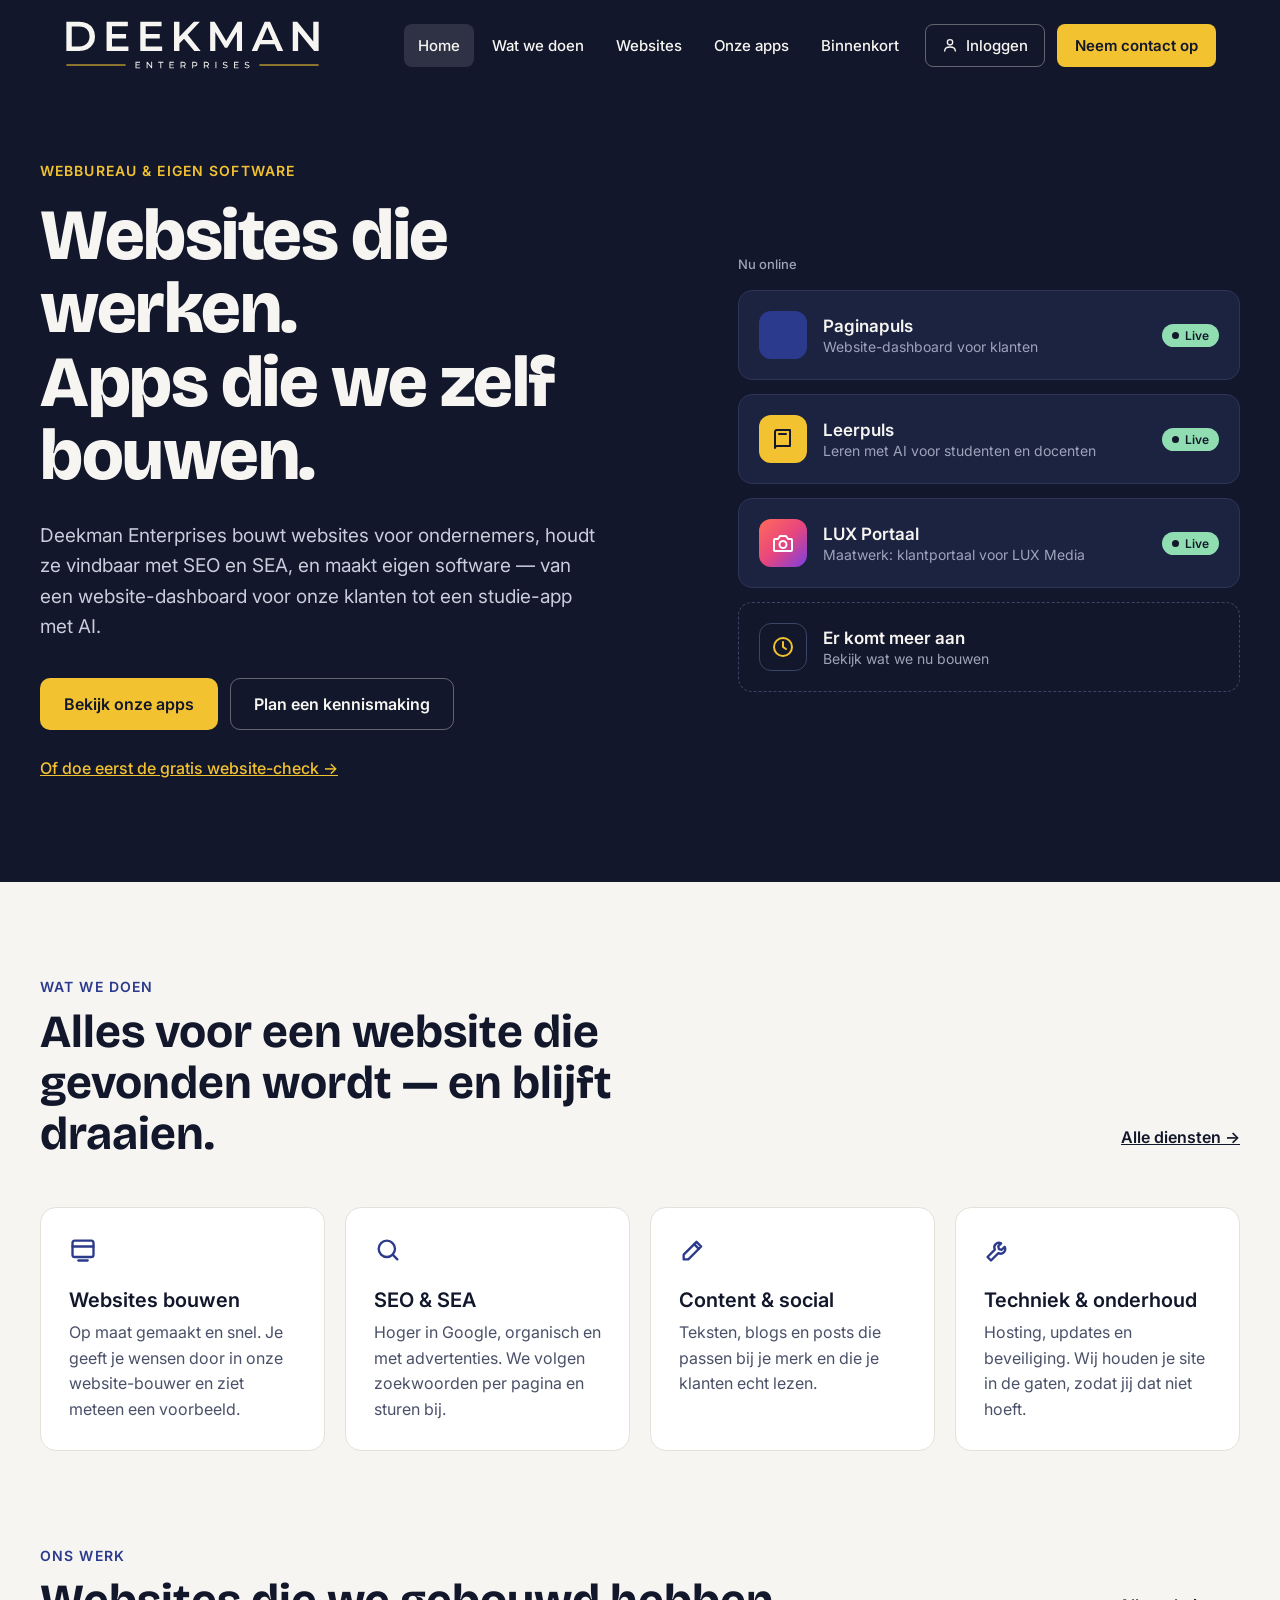
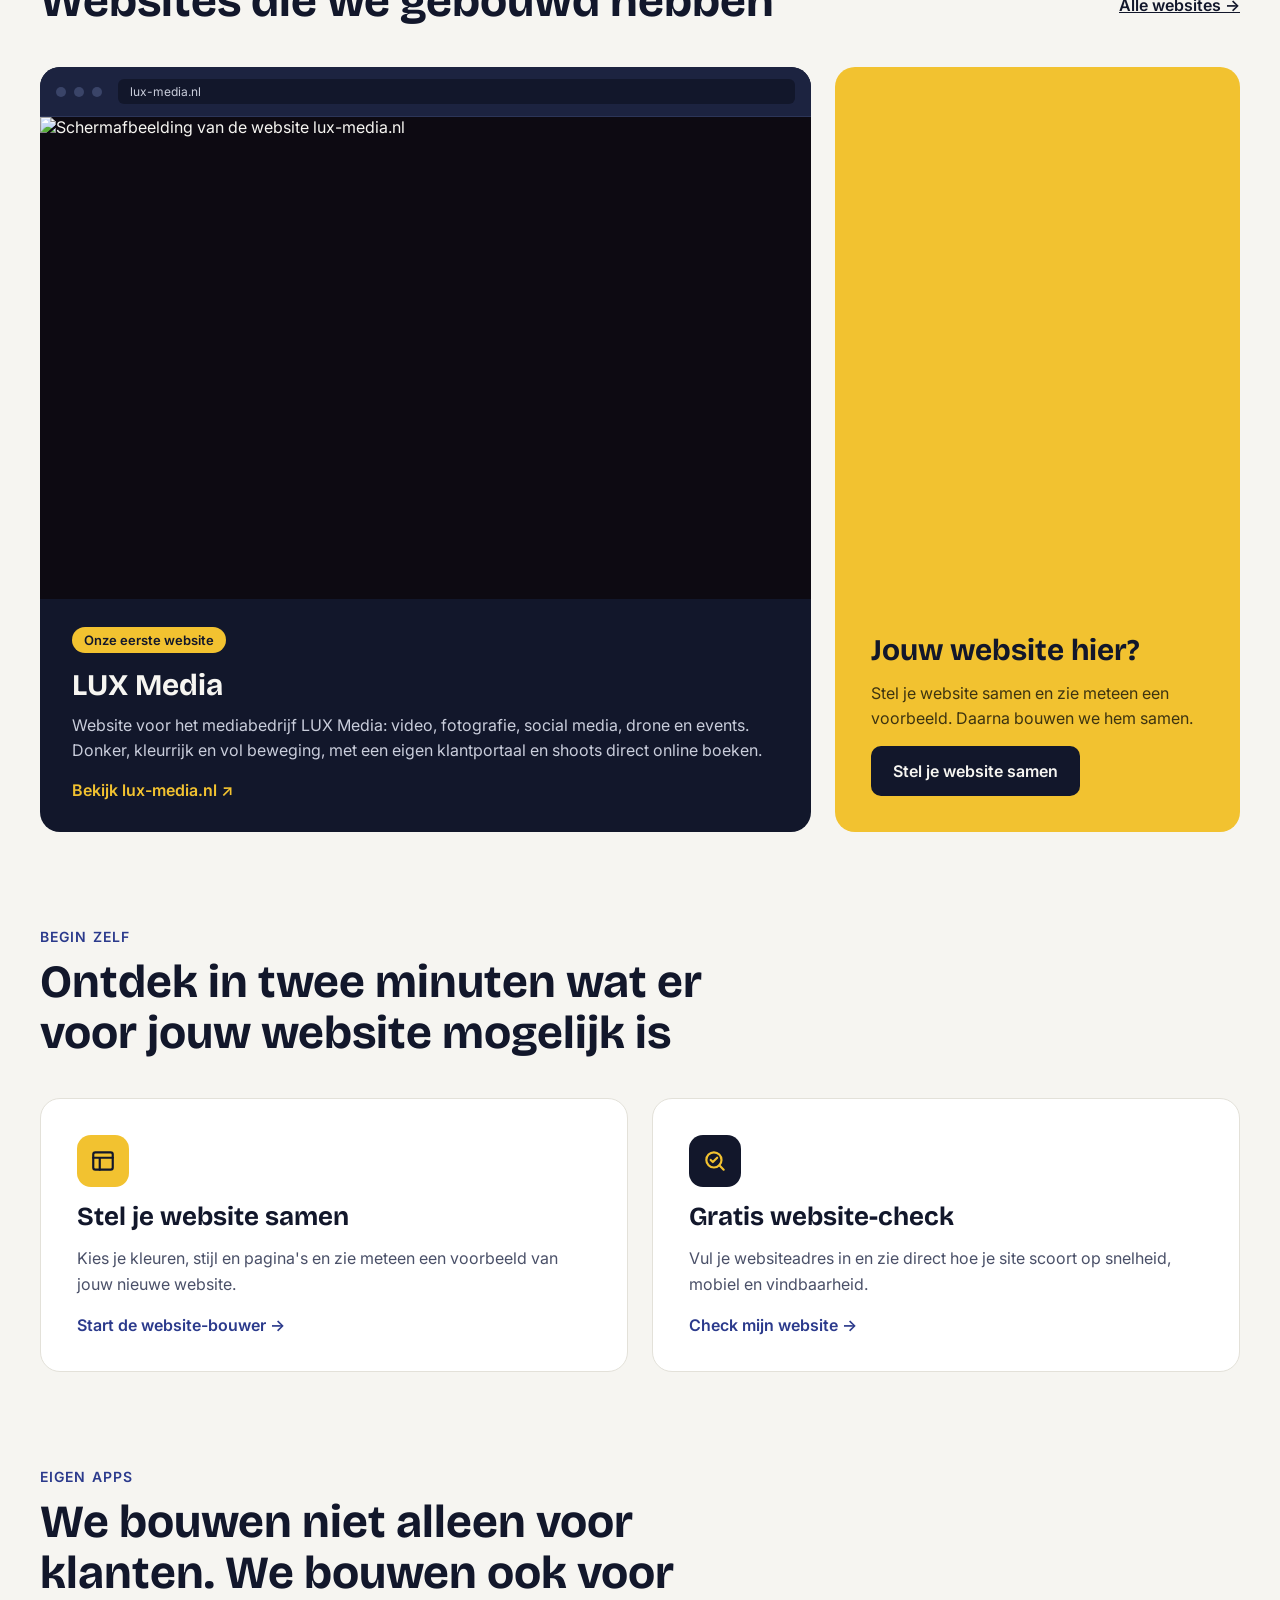
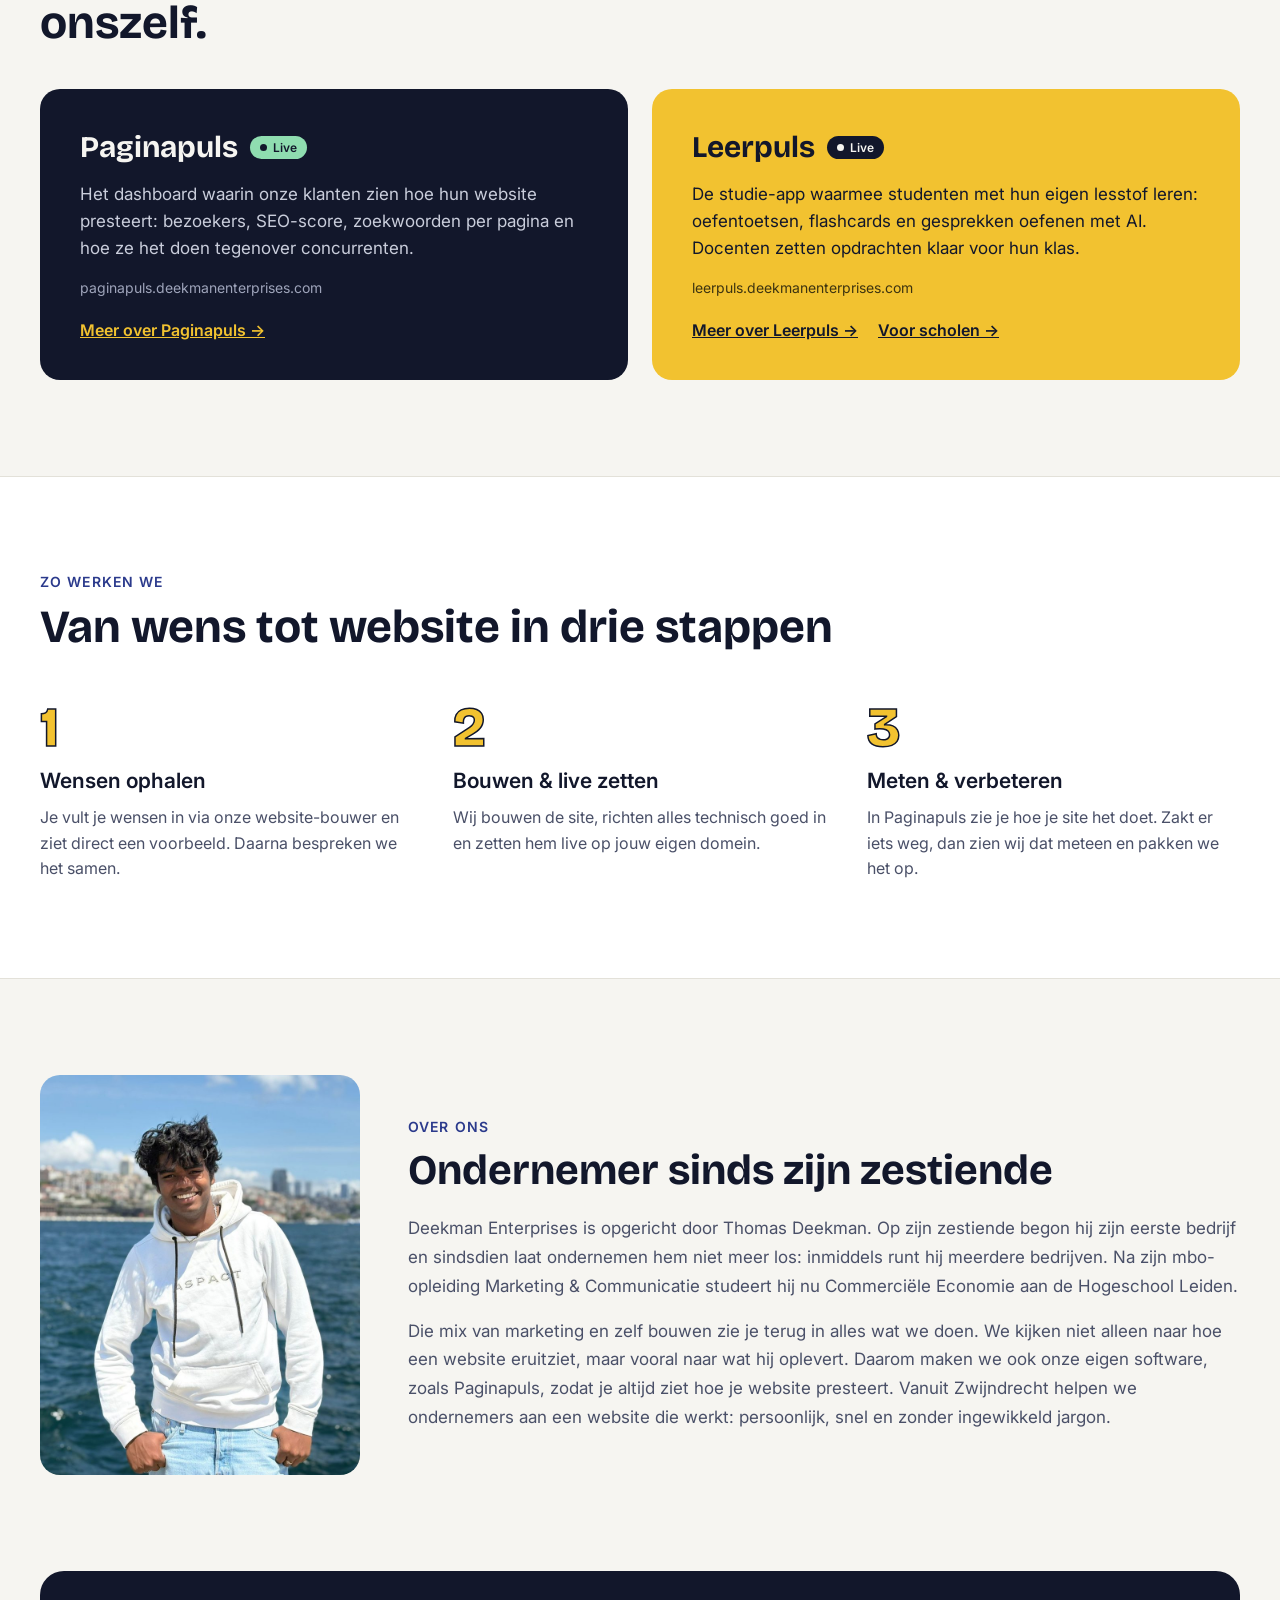
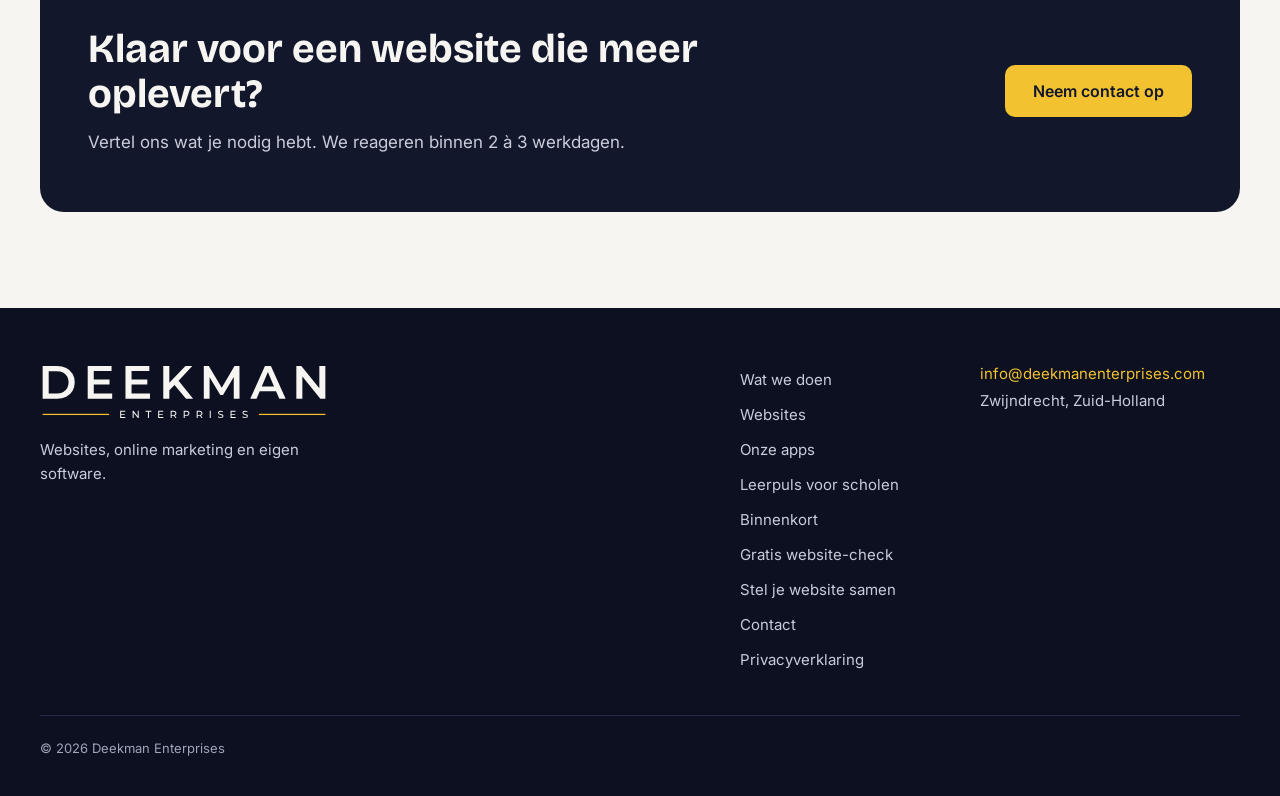
==== index.html @ a544cb13 "Add files via upload" ====
<!doctype html>
<html lang="nl">
<head>
<meta charset="utf-8">
<meta name="viewport" content="width=device-width, initial-scale=1">
<title>Deekman Enterprises — Websites, online marketing en eigen apps</title>
<meta name="description" content="Deekman Enterprises bouwt websites voor ondernemers, maakt ze vindbaar met SEO en SEA en ontwikkelt eigen apps zoals Paginapuls en Leerpuls.">
<link rel="canonical" href="https://deekmanenterprises.com/">
<meta property="og:type" content="website">
<meta property="og:site_name" content="Deekman Enterprises">
<meta property="og:title" content="Deekman Enterprises — Websites, online marketing en eigen apps">
<meta property="og:description" content="Deekman Enterprises bouwt websites voor ondernemers, maakt ze vindbaar met SEO en SEA en ontwikkelt eigen apps zoals Paginapuls en Leerpuls.">
<meta property="og:url" content="https://deekmanenterprises.com/">
<meta property="og:locale" content="nl_NL">
<meta name="theme-color" content="#12172B">
<meta property="og:image" content="https://deekmanenterprises.com/og-image.png">
<link rel="icon" href="favicon.svg" type="image/svg+xml">
<link rel="icon" href="favicon-32.png" sizes="32x32" type="image/png">
<link rel="apple-touch-icon" href="apple-touch-icon.png">
<link rel="preconnect" href="https://fonts.googleapis.com">
<link rel="preconnect" href="https://fonts.gstatic.com" crossorigin>
<link href="https://fonts.googleapis.com/css2?family=Bricolage+Grotesque:wght@500;700;800&amp;family=Inter:wght@400;500;600&amp;display=swap" rel="stylesheet">
<link rel="stylesheet" href="style.css">
</head>
<body>
<div style="font-family: Inter, system-ui, sans-serif; color: #12172B; background: #F6F5F1; min-height: 100vh">

<header role="banner" style="background: #12172B; color: #F6F5F1">
<div style="max-width: 1200px; margin: 0 auto; padding: 16px 24px; display: flex; flex-wrap: wrap; align-items: center; justify-content: space-between; gap: 16px">
<a href="./" style="display: flex; align-items: center; min-height: 44px; padding: 4px 0">
<img src="logo-licht.svg" alt="Deekman Enterprises" style="height: 50px; width: auto; display: block">
</a>
<button class="menu-btn" type="button" aria-expanded="false" aria-controls="hoofdmenu">Menu</button>
<nav id="hoofdmenu" aria-label="Hoofdmenu" style="display: flex; flex-wrap: wrap; align-items: center; gap: 4px; font-size: 15px; font-weight: 500">
<a href="./" aria-current="page" style="color: #F6F5F1; text-decoration: none; padding: 12px 14px; border-radius: 8px; background: rgba(246,245,241,0.12)">Home</a>
<a href="diensten.html" style="color: #F6F5F1; text-decoration: none; padding: 12px 14px; border-radius: 8px">Wat we doen</a>
<a href="websites.html" style="color: #F6F5F1; text-decoration: none; padding: 12px 14px; border-radius: 8px">Websites</a>
<a href="apps.html" style="color: #F6F5F1; text-decoration: none; padding: 12px 14px; border-radius: 8px">Onze apps</a>
<a href="binnenkort.html" style="color: #F6F5F1; text-decoration: none; padding: 12px 14px; border-radius: 8px">Binnenkort</a>
<a href="inloggen.html" style="display: inline-flex; align-items: center; gap: 8px; color: #F6F5F1; text-decoration: none; padding: 11px 16px; border-radius: 8px; border: 1px solid rgba(246,245,241,0.35); margin-left: 8px"><svg width="16" height="16" viewBox="0 0 24 24" fill="none" stroke="currentColor" stroke-width="2" stroke-linecap="round" stroke-linejoin="round" aria-hidden="true"><circle cx="12" cy="8" r="4"></circle><path d="M4 21c0-4 4-6 8-6s8 2 8 6"></path></svg>Inloggen</a>
<a href="contact.html" style="color: #12172B; background: #F2C230; text-decoration: none; padding: 12px 18px; border-radius: 8px; font-weight: 600; margin-left: 8px">Neem contact op</a>
</nav>
</div>
</header>
<main id="inhoud">

<section style="background: #12172B; color: #F6F5F1; padding: 72px 24px 96px">
<div style="max-width: 1200px; margin: 0 auto; display: flex; flex-wrap: wrap; gap: 56px; align-items: center">
<div style="flex: 1 1 520px; min-width: 0">
<p style="margin: 0 0 20px; font-size: 14px; font-weight: 600; letter-spacing: 0.08em; text-transform: uppercase; color: #F2C230">Webbureau &amp; eigen software</p>
<h1 style="margin: 0; font-family: 'Bricolage Grotesque', sans-serif; font-weight: 800; font-size: clamp(40px, 6vw, 72px); line-height: 1.02; letter-spacing: -0.02em">Websites die werken.<br>Apps die we zelf bouwen.</h1>
<p style="margin: 28px 0 0; font-size: 19px; line-height: 1.6; color: #C9CDDB; max-width: 560px">Deekman Enterprises bouwt websites voor ondernemers, houdt ze vindbaar met SEO en SEA, en maakt eigen software — van een website-dashboard voor onze klanten tot een studie-app met AI.</p>
<div style="display: flex; flex-wrap: wrap; gap: 12px; margin-top: 36px">
<a href="apps.html" style="background: #F2C230; color: #12172B; text-decoration: none; font-weight: 600; padding: 16px 24px; border-radius: 10px; min-height: 44px; box-sizing: border-box">Bekijk onze apps</a>
<a href="contact.html" style="color: #F6F5F1; text-decoration: none; font-weight: 600; padding: 15px 23px; border-radius: 10px; border: 1px solid rgba(246,245,241,0.35)">Plan een kennismaking</a>
</div>
<a href="website-check.html" style="display: inline-block; margin-top: 20px; color: #F2C230; font-weight: 500; padding: 8px 0">Of doe eerst de gratis website-check →</a>
</div>
<div style="flex: 1 1 380px; min-width: 0; display: flex; flex-direction: column; gap: 14px">
<p style="margin: 0 0 4px; font-size: 13px; color: #9EA4BA; font-weight: 500">Nu online</p>
<a href="apps.html" style="display: flex; align-items: center; gap: 16px; padding: 20px; border-radius: 14px; background: #1C2340; border: 1px solid #2C3558; text-decoration: none; color: #F6F5F1">
<span style="width: 48px; height: 48px; border-radius: 12px; background: #2B3A8C; display: flex; align-items: center; justify-content: center; flex-shrink: 0"><svg width="24" height="24" viewBox="0 0 24 24" fill="none" stroke="#F6F5F1" stroke-width="2" stroke-linecap="round" stroke-linejoin="round" aria-hidden="true"><path d="M3 12h4l3-8 4 16 3-8h4"></path></svg></span>
<span style="flex: 1; min-width: 0"><span style="display: block; font-weight: 600; font-size: 17px">Paginapuls</span><span style="display: block; font-size: 14px; color: #9EA4BA; margin-top: 2px">Website-dashboard voor klanten</span></span>
<span style="font-size: 12px; font-weight: 600; color: #12172B; background: #8FDDB0; padding: 4px 10px; border-radius: 99px">Live</span>
</a>
<a href="apps.html" style="display: flex; align-items: center; gap: 16px; padding: 20px; border-radius: 14px; background: #1C2340; border: 1px solid #2C3558; text-decoration: none; color: #F6F5F1">
<span style="width: 48px; height: 48px; border-radius: 12px; background: #F2C230; display: flex; align-items: center; justify-content: center; flex-shrink: 0"><svg width="24" height="24" viewBox="0 0 24 24" fill="none" stroke="#12172B" stroke-width="2" stroke-linecap="round" stroke-linejoin="round" aria-hidden="true"><path d="M4 19V5a2 2 0 0 1 2-2h13v16H6a2 2 0 0 0-2 2z"></path><path d="M8 7h7"></path></svg></span>
<span style="flex: 1; min-width: 0"><span style="display: block; font-weight: 600; font-size: 17px">Leerpuls</span><span style="display: block; font-size: 14px; color: #9EA4BA; margin-top: 2px">Leren met AI voor studenten en docenten</span></span>
<span style="font-size: 12px; font-weight: 600; color: #12172B; background: #8FDDB0; padding: 4px 10px; border-radius: 99px">Live</span>
</a>
<a href="apps.html" style="display: flex; align-items: center; gap: 16px; padding: 20px; border-radius: 14px; background: #1C2340; border: 1px solid #2C3558; text-decoration: none; color: #F6F5F1">
<span style="width: 48px; height: 48px; border-radius: 12px; background: linear-gradient(135deg, #FF6B5B 0%, #E8467C 50%, #7B3FE4 100%); display: flex; align-items: center; justify-content: center; flex-shrink: 0"><svg width="24" height="24" viewBox="0 0 24 24" fill="none" stroke="#FFFFFF" stroke-width="2" stroke-linecap="round" stroke-linejoin="round" aria-hidden="true"><path d="M4 8h3l2-3h6l2 3h3a1 1 0 0 1 1 1v10a1 1 0 0 1-1 1H4a1 1 0 0 1-1-1V9a1 1 0 0 1 1-1z"></path><circle cx="12" cy="13.5" r="3.5"></circle></svg></span>
<span style="flex: 1; min-width: 0"><span style="display: block; font-weight: 600; font-size: 17px">LUX Portaal</span><span style="display: block; font-size: 14px; color: #9EA4BA; margin-top: 2px">Maatwerk: klantportaal voor LUX Media</span></span>
<span style="font-size: 12px; font-weight: 600; color: #12172B; background: #8FDDB0; padding: 4px 10px; border-radius: 99px">Live</span>
</a>
<a href="binnenkort.html" style="display: flex; align-items: center; gap: 16px; padding: 20px; border-radius: 14px; border: 1px dashed #3A4468; text-decoration: none; color: #F6F5F1">
<span style="width: 48px; height: 48px; border-radius: 12px; border: 1px solid #3A4468; display: flex; align-items: center; justify-content: center; flex-shrink: 0"><svg width="24" height="24" viewBox="0 0 24 24" fill="none" stroke="#F2C230" stroke-width="2" stroke-linecap="round" stroke-linejoin="round" aria-hidden="true"><circle cx="12" cy="12" r="9"></circle><path d="M12 7v5l3 2"></path></svg></span>
<span style="flex: 1; min-width: 0"><span style="display: block; font-weight: 600; font-size: 17px">Er komt meer aan</span><span style="display: block; font-size: 14px; color: #9EA4BA; margin-top: 2px">Bekijk wat we nu bouwen</span></span>
</a>
</div>
</div>
</section>

<section class="teller-blok" aria-label="Live teller" style="background: #F2C230; padding: 36px 24px">
<div style="max-width: 1200px; margin: 0 auto; display: flex; flex-wrap: wrap; align-items: center; justify-content: space-between; gap: 20px 32px">
<p style="margin: 0; display: flex; flex-wrap: wrap; align-items: baseline; gap: 6px 18px; color: #12172B">
<span data-teller="checks" style="font-family: 'Bricolage Grotesque', sans-serif; font-weight: 800; font-size: clamp(48px, 6vw, 76px); line-height: 1; letter-spacing: -0.02em">[aantal]</span>
<span style="font-size: 20px; font-weight: 600; line-height: 1.35; max-width: 440px">websites zijn je al voorgegaan met onze gratis website-check. Hoe scoort die van jou?</span>
</p>
<a href="website-check.html" style="background: #12172B; color: #F6F5F1; text-decoration: none; font-weight: 600; padding: 16px 24px; border-radius: 10px">Check jouw website →</a>
</div>
</section>
<section style="padding: 96px 24px">
<div style="max-width: 1200px; margin: 0 auto">
<div style="display: flex; flex-wrap: wrap; justify-content: space-between; align-items: flex-end; gap: 24px; margin-bottom: 48px">
<div style="max-width: 620px">
<p style="margin: 0 0 12px; font-size: 14px; font-weight: 600; letter-spacing: 0.08em; text-transform: uppercase; color: #2B3A8C">Wat we doen</p>
<h2 style="margin: 0; font-family: 'Bricolage Grotesque', sans-serif; font-weight: 700; font-size: clamp(32px, 4vw, 46px); line-height: 1.1">Alles voor een website die gevonden wordt — en blijft draaien.</h2>
</div>
<a href="diensten.html" style="font-weight: 600; padding: 12px 0">Alle diensten →</a>
</div>
<div style="display: grid; grid-template-columns: repeat(auto-fit, minmax(240px, 1fr)); gap: 20px">
<div style="background: #FFFFFF; border: 1px solid #E3E1D9; border-radius: 16px; padding: 28px">
<svg width="28" height="28" viewBox="0 0 24 24" fill="none" stroke="#2B3A8C" stroke-width="2" stroke-linecap="round" stroke-linejoin="round" aria-hidden="true"><rect x="3" y="4" width="18" height="14" rx="2"></rect><path d="M3 9h18M8 21h8"></path></svg>
<h3 style="margin: 20px 0 8px; font-size: 20px; font-weight: 600">Websites bouwen</h3>
<p style="margin: 0; color: #4A5068; line-height: 1.6">Op maat gemaakt en snel. Je geeft je wensen door in onze website-bouwer en ziet meteen een voorbeeld.</p>
</div>
<div style="background: #FFFFFF; border: 1px solid #E3E1D9; border-radius: 16px; padding: 28px">
<svg width="28" height="28" viewBox="0 0 24 24" fill="none" stroke="#2B3A8C" stroke-width="2" stroke-linecap="round" stroke-linejoin="round" aria-hidden="true"><circle cx="11" cy="11" r="7"></circle><path d="M20 20l-4-4"></path></svg>
<h3 style="margin: 20px 0 8px; font-size: 20px; font-weight: 600">SEO &amp; SEA</h3>
<p style="margin: 0; color: #4A5068; line-height: 1.6">Hoger in Google, organisch en met advertenties. We volgen zoekwoorden per pagina en sturen bij.</p>
</div>
<div style="background: #FFFFFF; border: 1px solid #E3E1D9; border-radius: 16px; padding: 28px">
<svg width="28" height="28" viewBox="0 0 24 24" fill="none" stroke="#2B3A8C" stroke-width="2" stroke-linecap="round" stroke-linejoin="round" aria-hidden="true"><path d="M4 20h4L19 9l-4-4L4 16z"></path><path d="M13 7l4 4"></path></svg>
<h3 style="margin: 20px 0 8px; font-size: 20px; font-weight: 600">Content &amp; social</h3>
<p style="margin: 0; color: #4A5068; line-height: 1.6">Teksten, blogs en posts die passen bij je merk en die je klanten echt lezen.</p>
</div>
<div style="background: #FFFFFF; border: 1px solid #E3E1D9; border-radius: 16px; padding: 28px">
<svg width="28" height="28" viewBox="0 0 24 24" fill="none" stroke="#2B3A8C" stroke-width="2" stroke-linecap="round" stroke-linejoin="round" aria-hidden="true"><path d="M14.7 6.3a4 4 0 0 0-5.4 5.4L3 18l3 3 6.3-6.3a4 4 0 0 0 5.4-5.4l-2.5 2.5-2.4-.6-.6-2.4z"></path></svg>
<h3 style="margin: 20px 0 8px; font-size: 20px; font-weight: 600">Techniek &amp; onderhoud</h3>
<p style="margin: 0; color: #4A5068; line-height: 1.6">Hosting, updates en beveiliging. Wij houden je site in de gaten, zodat jij dat niet hoeft.</p>
</div>
</div>
</div>
</section>

<section style="padding: 0 24px 96px">
<div style="max-width: 1200px; margin: 0 auto">
<p style="margin: 0 0 12px; font-size: 14px; font-weight: 600; letter-spacing: 0.08em; text-transform: uppercase; color: #2B3A8C">Ons werk</p>
<div style="display: flex; flex-wrap: wrap; justify-content: space-between; align-items: flex-end; gap: 16px; margin-bottom: 40px">
<h2 style="margin: 0; font-family: 'Bricolage Grotesque', sans-serif; font-weight: 700; font-size: clamp(32px, 4vw, 46px); line-height: 1.1">Websites die we gebouwd hebben</h2>
<a href="websites.html" style="font-weight: 600; padding: 12px 0">Alle websites →</a>
</div>
<div style="display: flex; flex-wrap: wrap; gap: 24px; align-items: stretch">
<a href="https://lux-media.nl/" class="site-voorbeeld" style="flex: 2 1 560px; min-width: 0; display: flex; flex-direction: column; background: #12172B; color: #F6F5F1; border-radius: 20px; overflow: hidden; text-decoration: none">
<div aria-hidden="true" style="display: flex; align-items: center; gap: 8px; padding: 12px 16px; background: #1C2340; border-bottom: 1px solid #2C3558">
<span style="width: 10px; height: 10px; border-radius: 50%; background: #3A4468"></span><span style="width: 10px; height: 10px; border-radius: 50%; background: #3A4468"></span><span style="width: 10px; height: 10px; border-radius: 50%; background: #3A4468"></span>
<span style="flex: 1; margin-left: 8px; background: #12172B; border-radius: 6px; padding: 5px 12px; font-size: 12px; color: #C9CDDB">lux-media.nl</span>
</div>
<div class="site-scroll" style="aspect-ratio: 16 / 10; overflow: hidden; background: #0D0A12">
<img src="lux-media-site.jpg" alt="Schermafbeelding van de website lux-media.nl" style="width: 100%; height: 100%; object-fit: cover; object-position: top; display: block">
</div>
<div style="padding: 28px 32px 32px; display: flex; flex-direction: column; gap: 10px">
<span style="align-self: flex-start; font-size: 13px; font-weight: 600; color: #12172B; background: #F2C230; padding: 5px 12px; border-radius: 99px">Onze eerste website</span>
<h3 style="margin: 4px 0 0; font-family: 'Bricolage Grotesque', sans-serif; font-weight: 700; font-size: 30px">LUX Media</h3>
<p style="margin: 0; color: #C9CDDB; line-height: 1.6; font-size: 16px">Website voor het mediabedrijf LUX Media: video, fotografie, social media, drone en events. Donker, kleurrijk en vol beweging, met een eigen klantportaal en shoots direct online boeken.</p>
<span style="font-weight: 600; color: #F2C230; margin-top: 6px">Bekijk lux-media.nl ↗</span>
</div>
</a>
<div style="flex: 1 1 300px; min-width: 0; background: #F2C230; border-radius: 20px; padding: 36px; display: flex; flex-direction: column; justify-content: flex-end; gap: 14px">
<h3 style="margin: 0; font-family: 'Bricolage Grotesque', sans-serif; font-weight: 700; font-size: 30px; line-height: 1.1">Jouw website hier?</h3>
<p style="margin: 0; font-size: 16px; line-height: 1.6; color: #3E3410">Stel je website samen en zie meteen een voorbeeld. Daarna bouwen we hem samen.</p>
<a href="website-bouwer.html" style="align-self: flex-start; background: #12172B; color: #F6F5F1; text-decoration: none; font-weight: 600; padding: 15px 22px; border-radius: 10px">Stel je website samen</a>
</div>
</div>
</div>
</section>

<section style="padding: 0 24px 96px">
<div style="max-width: 1200px; margin: 0 auto">
<p style="margin: 0 0 12px; font-size: 14px; font-weight: 600; letter-spacing: 0.08em; text-transform: uppercase; color: #2B3A8C">Begin zelf</p>
<h2 style="margin: 0 0 40px; font-family: 'Bricolage Grotesque', sans-serif; font-weight: 700; font-size: clamp(32px, 4vw, 46px); line-height: 1.1; max-width: 700px">Ontdek in twee minuten wat er voor jouw website mogelijk is</h2>
<div style="display: grid; grid-template-columns: repeat(auto-fit, minmax(320px, 1fr)); gap: 24px">
<a href="website-bouwer.html" style="display: flex; flex-direction: column; gap: 14px; background: #FFFFFF; border: 1px solid #E3E1D9; border-radius: 20px; padding: 36px; text-decoration: none; color: #12172B">
<span style="width: 52px; height: 52px; border-radius: 14px; background: #F2C230; display: flex; align-items: center; justify-content: center"><svg width="26" height="26" viewBox="0 0 24 24" fill="none" stroke="#12172B" stroke-width="2" stroke-linecap="round" stroke-linejoin="round" aria-hidden="true"><rect x="3" y="4" width="18" height="16" rx="2"></rect><path d="M3 9h18M9 9v11"></path></svg></span>
<span style="font-family: 'Bricolage Grotesque', sans-serif; font-weight: 700; font-size: 26px">Stel je website samen</span>
<span style="color: #4A5068; line-height: 1.6; font-size: 16px">Kies je kleuren, stijl en pagina's en zie meteen een voorbeeld van jouw nieuwe website.</span>
<span style="font-weight: 600; color: #2B3A8C; margin-top: 4px">Start de website-bouwer →</span>
</a>
<a href="website-check.html" style="display: flex; flex-direction: column; gap: 14px; background: #FFFFFF; border: 1px solid #E3E1D9; border-radius: 20px; padding: 36px; text-decoration: none; color: #12172B">
<span style="width: 52px; height: 52px; border-radius: 14px; background: #12172B; display: flex; align-items: center; justify-content: center"><svg width="26" height="26" viewBox="0 0 24 24" fill="none" stroke="#F2C230" stroke-width="2" stroke-linecap="round" stroke-linejoin="round" aria-hidden="true"><circle cx="11" cy="11" r="7"></circle><path d="M20 20l-4-4M8 11l2 2 4-4"></path></svg></span>
<span style="font-family: 'Bricolage Grotesque', sans-serif; font-weight: 700; font-size: 26px">Gratis website-check</span>
<span style="color: #4A5068; line-height: 1.6; font-size: 16px">Vul je websiteadres in en zie direct hoe je site scoort op snelheid, mobiel en vindbaarheid.</span>
<span style="font-weight: 600; color: #2B3A8C; margin-top: 4px">Check mijn website →</span>
</a>
</div>
</div>
</section>

<section style="padding: 0 24px 96px">
<div style="max-width: 1200px; margin: 0 auto">
<p style="margin: 0 0 12px; font-size: 14px; font-weight: 600; letter-spacing: 0.08em; text-transform: uppercase; color: #2B3A8C">Eigen apps</p>
<h2 style="margin: 0 0 40px; font-family: 'Bricolage Grotesque', sans-serif; font-weight: 700; font-size: clamp(32px, 4vw, 46px); line-height: 1.1; max-width: 700px">We bouwen niet alleen voor klanten. We bouwen ook voor onszelf.</h2>
<div style="display: grid; grid-template-columns: repeat(auto-fit, minmax(320px, 1fr)); gap: 24px">
<div style="background: #12172B; color: #F6F5F1; border-radius: 20px; padding: 40px; display: flex; flex-direction: column; gap: 16px">
<div style="display: flex; align-items: center; gap: 12px"><span style="font-family: 'Bricolage Grotesque', sans-serif; font-weight: 700; font-size: 30px">Paginapuls</span><span style="font-size: 12px; font-weight: 600; color: #12172B; background: #8FDDB0; padding: 4px 10px; border-radius: 99px">Live</span></div>
<p style="margin: 0; color: #C9CDDB; line-height: 1.6; font-size: 17px">Het dashboard waarin onze klanten zien hoe hun website presteert: bezoekers, SEO-score, zoekwoorden per pagina en hoe ze het doen tegenover concurrenten.</p>
<p style="margin: 0; font-size: 14px; color: #9EA4BA">paginapuls.deekmanenterprises.com</p>
<a href="apps.html" style="color: #F2C230; font-weight: 600; margin-top: auto; padding-top: 8px">Meer over Paginapuls →</a>
</div>
<div style="background: #F2C230; color: #12172B; border-radius: 20px; padding: 40px; display: flex; flex-direction: column; gap: 16px">
<div style="display: flex; align-items: center; gap: 12px"><span style="font-family: 'Bricolage Grotesque', sans-serif; font-weight: 700; font-size: 30px">Leerpuls</span><span style="font-size: 12px; font-weight: 600; color: #F6F5F1; background: #12172B; padding: 4px 10px; border-radius: 99px">Live</span></div>
<p style="margin: 0; line-height: 1.6; font-size: 17px">De studie-app waarmee studenten met hun eigen lesstof leren: oefentoetsen, flashcards en gesprekken oefenen met AI. Docenten zetten opdrachten klaar voor hun klas.</p>
<p style="margin: 0; font-size: 14px; color: #3E3410">leerpuls.deekmanenterprises.com</p>
<div style="display: flex; flex-wrap: wrap; gap: 8px 20px; margin-top: auto; padding-top: 8px"><a href="apps.html" style="color: #12172B; font-weight: 600">Meer over Leerpuls →</a><a href="leerpuls-scholen.html" style="color: #12172B; font-weight: 600">Voor scholen →</a></div>
</div>
</div>
</div>
</section>

<section style="background: #FFFFFF; border-top: 1px solid #E3E1D9; border-bottom: 1px solid #E3E1D9; padding: 96px 24px">
<div style="max-width: 1200px; margin: 0 auto">
<p style="margin: 0 0 12px; font-size: 14px; font-weight: 600; letter-spacing: 0.08em; text-transform: uppercase; color: #2B3A8C">Zo werken we</p>
<h2 style="margin: 0 0 48px; font-family: 'Bricolage Grotesque', sans-serif; font-weight: 700; font-size: clamp(32px, 4vw, 46px); line-height: 1.1">Van wens tot website in drie stappen</h2>
<ol style="list-style: none; margin: 0; padding: 0; display: grid; grid-template-columns: repeat(auto-fit, minmax(260px, 1fr)); gap: 40px">
<li style="display: flex; flex-direction: column; gap: 12px">
<span style="font-family: 'Bricolage Grotesque', sans-serif; font-weight: 800; font-size: 56px; line-height: 1; color: #F2C230; -webkit-text-stroke: 1.5px #12172B">1</span>
<h3 style="margin: 0; font-size: 21px; font-weight: 600">Wensen ophalen</h3>
<p style="margin: 0; color: #4A5068; line-height: 1.6">Je vult je wensen in via onze website-bouwer en ziet direct een voorbeeld. Daarna bespreken we het samen.</p>
</li>
<li style="display: flex; flex-direction: column; gap: 12px">
<span style="font-family: 'Bricolage Grotesque', sans-serif; font-weight: 800; font-size: 56px; line-height: 1; color: #F2C230; -webkit-text-stroke: 1.5px #12172B">2</span>
<h3 style="margin: 0; font-size: 21px; font-weight: 600">Bouwen &amp; live zetten</h3>
<p style="margin: 0; color: #4A5068; line-height: 1.6">Wij bouwen de site, richten alles technisch goed in en zetten hem live op jouw eigen domein.</p>
</li>
<li style="display: flex; flex-direction: column; gap: 12px">
<span style="font-family: 'Bricolage Grotesque', sans-serif; font-weight: 800; font-size: 56px; line-height: 1; color: #F2C230; -webkit-text-stroke: 1.5px #12172B">3</span>
<h3 style="margin: 0; font-size: 21px; font-weight: 600">Meten &amp; verbeteren</h3>
<p style="margin: 0; color: #4A5068; line-height: 1.6">In Paginapuls zie je hoe je site het doet. Zakt er iets weg, dan zien wij dat meteen en pakken we het op.</p>
</li>
</ol>
</div>
</section>

<section style="padding: 96px 24px">
<div style="max-width: 1200px; margin: 0 auto; display: flex; flex-wrap: wrap; gap: 48px; align-items: center">
<img src="foto-thomas.jpg" alt="Thomas Deekman, oprichter van Deekman Enterprises" style="flex: 0 1 320px; min-width: 0; width: 100%; max-width: 360px; aspect-ratio: 4 / 5; object-fit: cover; border-radius: 20px; display: block">
<div style="flex: 1 1 480px; min-width: 0">
<p style="margin: 0 0 12px; font-size: 14px; font-weight: 600; letter-spacing: 0.08em; text-transform: uppercase; color: #2B3A8C">Over ons</p>
<h2 style="margin: 0 0 20px; font-family: 'Bricolage Grotesque', sans-serif; font-weight: 700; font-size: clamp(30px, 3.6vw, 42px); line-height: 1.12">Ondernemer sinds zijn zestiende</h2>
<p style="margin: 0 0 16px; color: #4A5068; line-height: 1.7; font-size: 17px">Deekman Enterprises is opgericht door Thomas Deekman. Op zijn zestiende begon hij zijn eerste bedrijf en sindsdien laat ondernemen hem niet meer los: inmiddels runt hij meerdere bedrijven. Na zijn mbo-opleiding Marketing &amp; Communicatie studeert hij nu Commerciële Economie aan de Hogeschool Leiden.</p>
<p style="margin: 0; color: #4A5068; line-height: 1.7; font-size: 17px">Die mix van marketing en zelf bouwen zie je terug in alles wat we doen. We kijken niet alleen naar hoe een website eruitziet, maar vooral naar wat hij oplevert. Daarom maken we ook onze eigen software, zoals Paginapuls, zodat je altijd ziet hoe je website presteert. Vanuit Zwijndrecht helpen we ondernemers aan een website die werkt: persoonlijk, snel en zonder ingewikkeld jargon.</p>
</div>
</div>
</section>

<section style="padding: 0 24px 96px">
<div style="max-width: 1200px; margin: 0 auto; background: #12172B; color: #F6F5F1; border-radius: 24px; padding: 56px 48px; display: flex; flex-wrap: wrap; gap: 32px; align-items: center; justify-content: space-between">
<div style="max-width: 640px">
<h2 style="margin: 0 0 12px; font-family: 'Bricolage Grotesque', sans-serif; font-weight: 700; font-size: clamp(28px, 3.4vw, 40px); line-height: 1.12">Klaar voor een website die meer oplevert?</h2>
<p style="margin: 0; color: #C9CDDB; font-size: 17px; line-height: 1.6">Vertel ons wat je nodig hebt. We reageren binnen 2 à 3 werkdagen.</p>
</div>
<a href="contact.html" style="background: #F2C230; color: #12172B; text-decoration: none; font-weight: 600; padding: 16px 28px; border-radius: 10px">Neem contact op</a>
</div>
</section>

</main>

<footer style="background: #0C1020; color: #C9CDDB; padding: 56px 24px 40px; font-size: 15px">
<div style="max-width: 1200px; margin: 0 auto; display: flex; flex-wrap: wrap; gap: 40px; justify-content: space-between">
<div style="flex: 1 1 280px; min-width: 0">
<img src="logo-licht.svg" alt="Deekman Enterprises" style="height: 56px; width: auto; display: block; margin: 0 0 18px">
<p style="margin: 0; line-height: 1.6; max-width: 320px">Websites, online marketing en eigen software.</p>
</div>
<nav aria-label="Footer" style="flex: 0 1 200px; display: flex; flex-direction: column; gap: 4px">
<a href="diensten.html" style="color: #C9CDDB; text-decoration: none; padding: 6px 0">Wat we doen</a>
<a href="websites.html" style="color: #C9CDDB; text-decoration: none; padding: 6px 0">Websites</a>
<a href="apps.html" style="color: #C9CDDB; text-decoration: none; padding: 6px 0">Onze apps</a>
<a href="leerpuls-scholen.html" style="color: #C9CDDB; text-decoration: none; padding: 6px 0">Leerpuls voor scholen</a>
<a href="binnenkort.html" style="color: #C9CDDB; text-decoration: none; padding: 6px 0">Binnenkort</a>
<a href="website-check.html" style="color: #C9CDDB; text-decoration: none; padding: 6px 0">Gratis website-check</a>
<a href="website-bouwer.html" style="color: #C9CDDB; text-decoration: none; padding: 6px 0">Stel je website samen</a>
<a href="contact.html" style="color: #C9CDDB; text-decoration: none; padding: 6px 0">Contact</a>
<a href="privacy.html" style="color: #C9CDDB; text-decoration: none; padding: 6px 0">Privacyverklaring</a>
</nav>
<div style="flex: 0 1 260px; display: flex; flex-direction: column; gap: 8px">
<a href="mailto:info@deekmanenterprises.com" style="color: #F2C230; text-decoration: none">info@deekmanenterprises.com</a>
<span>Zwijndrecht, Zuid-Holland</span>
</div>
</div>
<p style="max-width: 1200px; margin: 40px auto 0; padding-top: 24px; border-top: 1px solid #232A45; font-size: 13px; color: #9EA4BA">© 2026 Deekman Enterprises</p>
</footer>

</div>
<script src="config.js"></script>
<script src="site.js"></script>
<script src="js/animaties.js"></script>
</body>
</html>
---- style.css ----
/* Deekman Enterprises — basisstijl (de meeste opmaak staat in de pagina's zelf) */
*, *::before, *::after { box-sizing: border-box; }
html { -webkit-text-size-adjust: 100%; }
body { margin: 0; background: #F6F5F1; }
main { overflow-x: clip; } /* animaties die van opzij inschuiven geven nooit een horizontale scrollbalk */
img { max-width: 100%; height: auto; }
a { color: #12172B; }
a:hover { color: #2B3A8C; }
header a:hover, footer a:hover { opacity: 0.85; }
a:focus-visible, button:focus-visible, input:focus-visible, select:focus-visible, textarea:focus-visible {
  outline: 3px solid #F2C230;
  outline-offset: 2px;
}
button:disabled { opacity: 0.6; cursor: wait !important; }
.form-error {
  margin: 4px 0 0;
  padding: 12px 16px;
  border-radius: 10px;
  background: #FBE2DC;
  color: #8A2A12;
  font-size: 15px;
  line-height: 1.5;
}
/* ===== Inloggen: keuzevenster ===== */
.inlog-venster {
  width: min(560px, calc(100vw - 32px)); max-height: calc(100vh - 32px); overflow: auto;
  padding: 28px; border: 0; border-radius: 22px; background: #F6F5F1; color: #12172B;
  font-family: Inter, system-ui, sans-serif; box-shadow: 0 30px 80px rgba(12, 16, 32, 0.45);
}
.inlog-venster::backdrop { background: rgba(12, 16, 32, 0.6); backdrop-filter: blur(3px); }
.inlog-kop { display: flex; align-items: flex-start; justify-content: space-between; gap: 16px; margin-bottom: 20px; }
.inlog-label { margin: 0 0 6px; font-size: 13px; font-weight: 600; letter-spacing: 0.08em; text-transform: uppercase; color: #2B3A8C; }
.inlog-kop h2 { margin: 0; font-family: 'Bricolage Grotesque', sans-serif; font-weight: 800; font-size: 30px; line-height: 1.1; }
.inlog-sluit {
  flex-shrink: 0; width: 44px; height: 44px; display: inline-flex; align-items: center; justify-content: center;
  border: 1px solid #D6D3C8; border-radius: 12px; background: #FFFFFF; color: #12172B; cursor: pointer;
}
.inlog-sluit:hover { background: #ECEAE3; }
.inlog-lijst { list-style: none; margin: 0; padding: 0; display: flex; flex-direction: column; gap: 12px; }
.inlog-optie {
  display: flex; align-items: center; gap: 16px; padding: 18px; border-radius: 16px;
  background: #FFFFFF; border: 1px solid #E3E1D9; text-decoration: none; color: #12172B;
  transition: border-color 0.2s ease, transform 0.2s ease, box-shadow 0.2s ease;
}
.inlog-optie:hover, .inlog-optie:focus-visible { border-color: #12172B; color: #12172B; }
.inlog-icoon { width: 52px; height: 52px; flex-shrink: 0; border-radius: 14px; display: flex; align-items: center; justify-content: center; }
.inlog-tekst { flex: 1; min-width: 0; display: flex; flex-direction: column; gap: 2px; }
.inlog-groep { font-size: 13px; font-weight: 600; color: #2B3A8C; }
.inlog-app { font-family: 'Bricolage Grotesque', sans-serif; font-weight: 700; font-size: 21px; line-height: 1.2; }
.inlog-uitleg { font-size: 14px; color: #4A5068; }
.inlog-pijl { font-size: 20px; font-weight: 600; transition: transform 0.2s ease; }
.inlog-voet { margin: 18px 0 0; font-size: 14px; color: #4A5068; }
@media (prefers-reduced-motion: no-preference) {
  .inlog-venster[open] { animation: venster-in 0.28s cubic-bezier(0.2, 0.7, 0.2, 1); }
  .inlog-venster[open]::backdrop { animation: achtergrond-in 0.28s ease; }
  .inlog-optie:hover { transform: translateY(-2px); box-shadow: 0 10px 24px rgba(18, 23, 43, 0.10); }
  .inlog-optie:hover .inlog-pijl { transform: translateX(4px); }
}
@keyframes venster-in { from { opacity: 0; transform: translateY(16px) scale(0.98); } to { opacity: 1; transform: none; } }
@keyframes achtergrond-in { from { opacity: 0; } to { opacity: 1; } }
@media (max-width: 480px) {
  .inlog-venster { padding: 20px; }
  .inlog-kop h2 { font-size: 25px; }
  .inlog-optie { padding: 14px; gap: 12px; }
  .inlog-icoon { width: 44px; height: 44px; }
}

/* ===== Animaties (alleen als bezoeker geen "minder beweging" heeft ingesteld) ===== */
.voortgang {
  position: fixed; top: 0; left: 0; right: 0; height: 3px; z-index: 100;
  background: #F2C230; transform-origin: 0 50%; transform: scaleX(0); pointer-events: none;
}
@keyframes omhoog { from { opacity: 0; transform: translateY(18px); } to { opacity: 1; transform: none; } }
@keyframes van-rechts { from { opacity: 0; transform: translateX(40px); } to { opacity: 1; transform: none; } }
@keyframes zweef { 0%, 100% { transform: translateY(0); } 50% { transform: translateY(-6px); } }
@keyframes puls { 0% { stroke-dashoffset: var(--len); } 40%, 65% { stroke-dashoffset: 0; } 100% { stroke-dashoffset: calc(var(--len) * -1); } }
@keyframes stip { 0% { box-shadow: 0 0 0 0 rgba(20, 90, 50, 0.55); } 70%, 100% { box-shadow: 0 0 0 7px rgba(20, 90, 50, 0); } }
@keyframes tik { 0%, 60%, 100% { transform: translateY(0); opacity: 0.4; } 30% { transform: translateY(-4px); opacity: 1; } }
@keyframes scan { from { transform: translateX(-100%); } to { transform: translateX(250%); } }

@media (prefers-reduced-motion: no-preference) {
  .anim .reveal {
    opacity: 0; transform: translateY(28px);
    transition: opacity 0.8s cubic-bezier(0.2, 0.7, 0.2, 1), transform 0.8s cubic-bezier(0.2, 0.7, 0.2, 1);
    transition-delay: var(--d, 0s);
  }
  .anim .reveal.in { opacity: 1; transform: none; }

  .anim .hero-regel { display: inline-block; animation: omhoog 0.9s cubic-bezier(0.2, 0.7, 0.2, 1) both; animation-delay: var(--d, 0s); }
  .anim .van-rechts { animation: van-rechts 0.9s cubic-bezier(0.2, 0.7, 0.2, 1) both; animation-delay: var(--d, 0s); }
  .anim .zweef { animation: zweef 6s ease-in-out infinite; animation-delay: var(--d, 0s); }
  .anim .zweef:hover { animation-play-state: paused; }
  .anim .pop-in { animation: omhoog 0.6s cubic-bezier(0.2, 0.7, 0.2, 1) both; animation-delay: var(--d, 0s); }

  .anim .puls-lijn { stroke-dasharray: var(--len); stroke-dashoffset: var(--len); animation: puls 2.6s ease-in-out infinite; }

  .anim .live-stip::before {
    content: ""; display: inline-block; width: 7px; height: 7px; border-radius: 50%;
    background: currentColor; margin-right: 6px; vertical-align: 1px; animation: stip 1.8s ease-out infinite;
  }

  .anim .balk { transform: scaleY(0); transform-origin: 50% 100%; transition: transform 1s cubic-bezier(0.2, 0.7, 0.2, 1); transition-delay: var(--d, 0s); }
  .anim .balk.groei { transform: none; }

  .anim .bubbel { opacity: 0; transform: translateY(10px) scale(0.97); transition: opacity 0.5s ease, transform 0.5s cubic-bezier(0.2, 0.7, 0.2, 1); }
  .anim .bubbel.in { opacity: 1; transform: none; }
  .typt { display: inline-flex; gap: 4px; margin: 10px 0 0 32px; padding: 12px 14px; border-radius: 12px; background: #12172B; }
  .typt i { width: 6px; height: 6px; border-radius: 50%; background: #F6F5F1; animation: tik 1s ease-in-out infinite; }
  .typt i:nth-child(2) { animation-delay: 0.15s; }
  .typt i:nth-child(3) { animation-delay: 0.3s; }

  .anim .kaart-hover { transition: transform 0.25s ease, box-shadow 0.25s ease; }
  .anim .kaart-hover:hover { transform: translateY(-5px); box-shadow: 0 16px 34px rgba(18, 23, 43, 0.12); }

  main a[style*="border-radius: 10px"], main button[type="submit"], header a[style*="background: #F2C230"] {
    transition: transform 0.2s ease, box-shadow 0.2s ease, filter 0.2s ease;
  }
  main a[style*="border-radius: 10px"]:hover, main button[type="submit"]:hover, header a[style*="background: #F2C230"]:hover {
    transform: translateY(-2px); box-shadow: 0 10px 22px rgba(18, 23, 43, 0.22);
  }

  /* Websites die we bouwden: bij hover scrolt de schermafbeelding door de hele site */
  .site-scroll img { transition: object-position 7s ease-in-out; }
  .site-voorbeeld:hover .site-scroll img, .site-voorbeeld:focus-visible .site-scroll img { object-position: 50% 100% !important; }

  /* Website-bouwer: voorbeeld verandert vloeiend van kleur en vorm */
  [data-style^="p."] { transition: background-color 0.45s ease, color 0.45s ease, border-radius 0.45s ease; }

  /* Website-check: scanbalk tijdens het meten */
  [data-if="isBezig"] [role="status"] { position: relative; overflow: hidden; }
  [data-if="isBezig"] [role="status"]::after {
    content: ""; position: absolute; left: 0; bottom: 0; height: 4px; width: 40%;
    background: #F2C230; border-radius: 4px; animation: scan 1.4s ease-in-out infinite;
  }
}

/* Live teller: verborgen tot er een echt getal is */
.teller-blok:not(.zichtbaar) { display: none !important; }
[data-teller] { font-variant-numeric: tabular-nums; }
.hp { position: absolute !important; left: -9999px !important; width: 1px; height: 1px; overflow: hidden; }

/* Menuknop, alleen op smalle schermen */
.menu-btn {
  display: none;
  font: inherit;
  font-size: 15px;
  font-weight: 600;
  min-height: 44px;
  padding: 10px 16px;
  border-radius: 8px;
  border: 1px solid rgba(246, 245, 241, 0.35);
  background: transparent;
  color: #F6F5F1;
  cursor: pointer;
}
/* Middelgrote schermen: menu iets compacter zodat het op één regel past */
@media (min-width: 1041px) and (max-width: 1240px) {
  #hoofdmenu { gap: 0 !important; }
  #hoofdmenu a { padding-left: 10px !important; padding-right: 10px !important; }
  #hoofdmenu a[href="inloggen.html"], #hoofdmenu a[href="contact.html"] { margin-left: 6px !important; }
  header img { height: 42px !important; }
}
@media (max-width: 1040px) {
  .menu-btn { display: inline-flex; align-items: center; }
  header img { height: 40px !important; }
  #hoofdmenu { display: none !important; width: 100%; flex-direction: column; align-items: stretch !important; }
  #hoofdmenu.open { display: flex !important; }
  #hoofdmenu a { margin-left: 0 !important; }
}
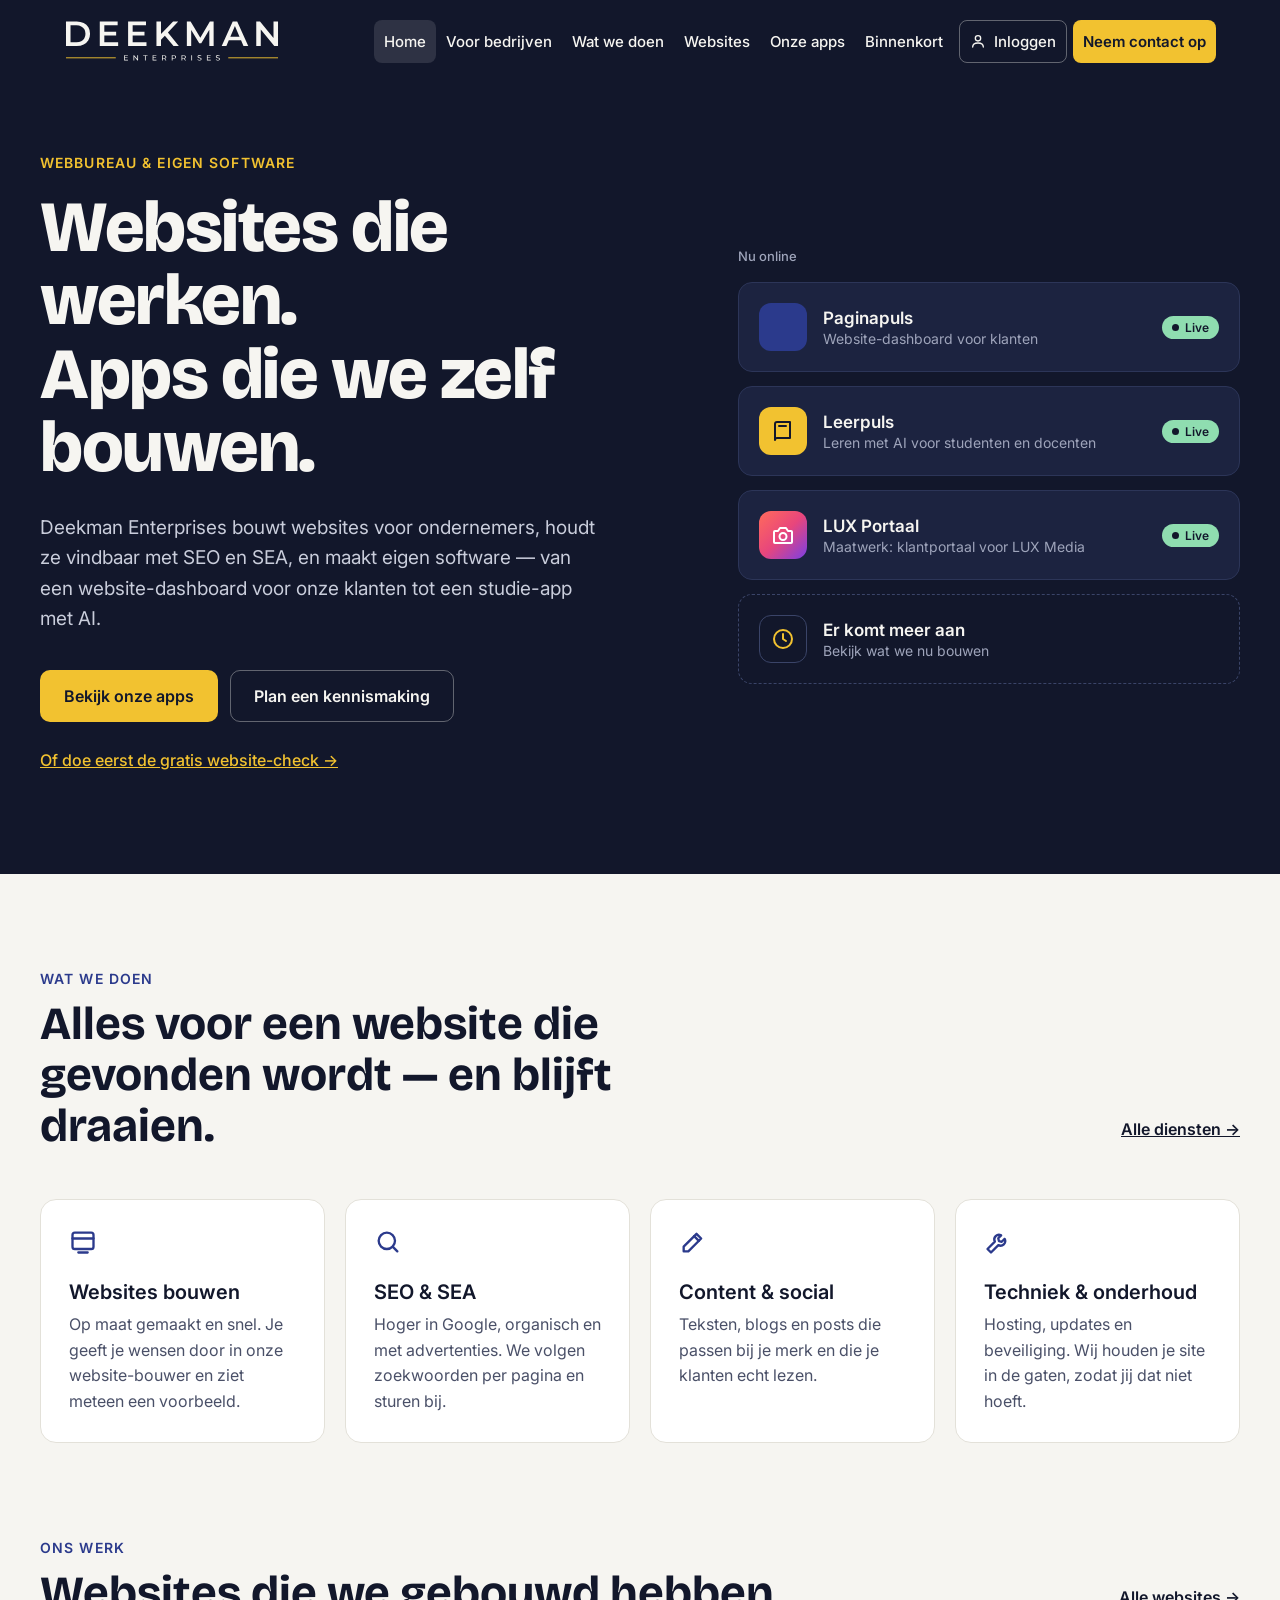
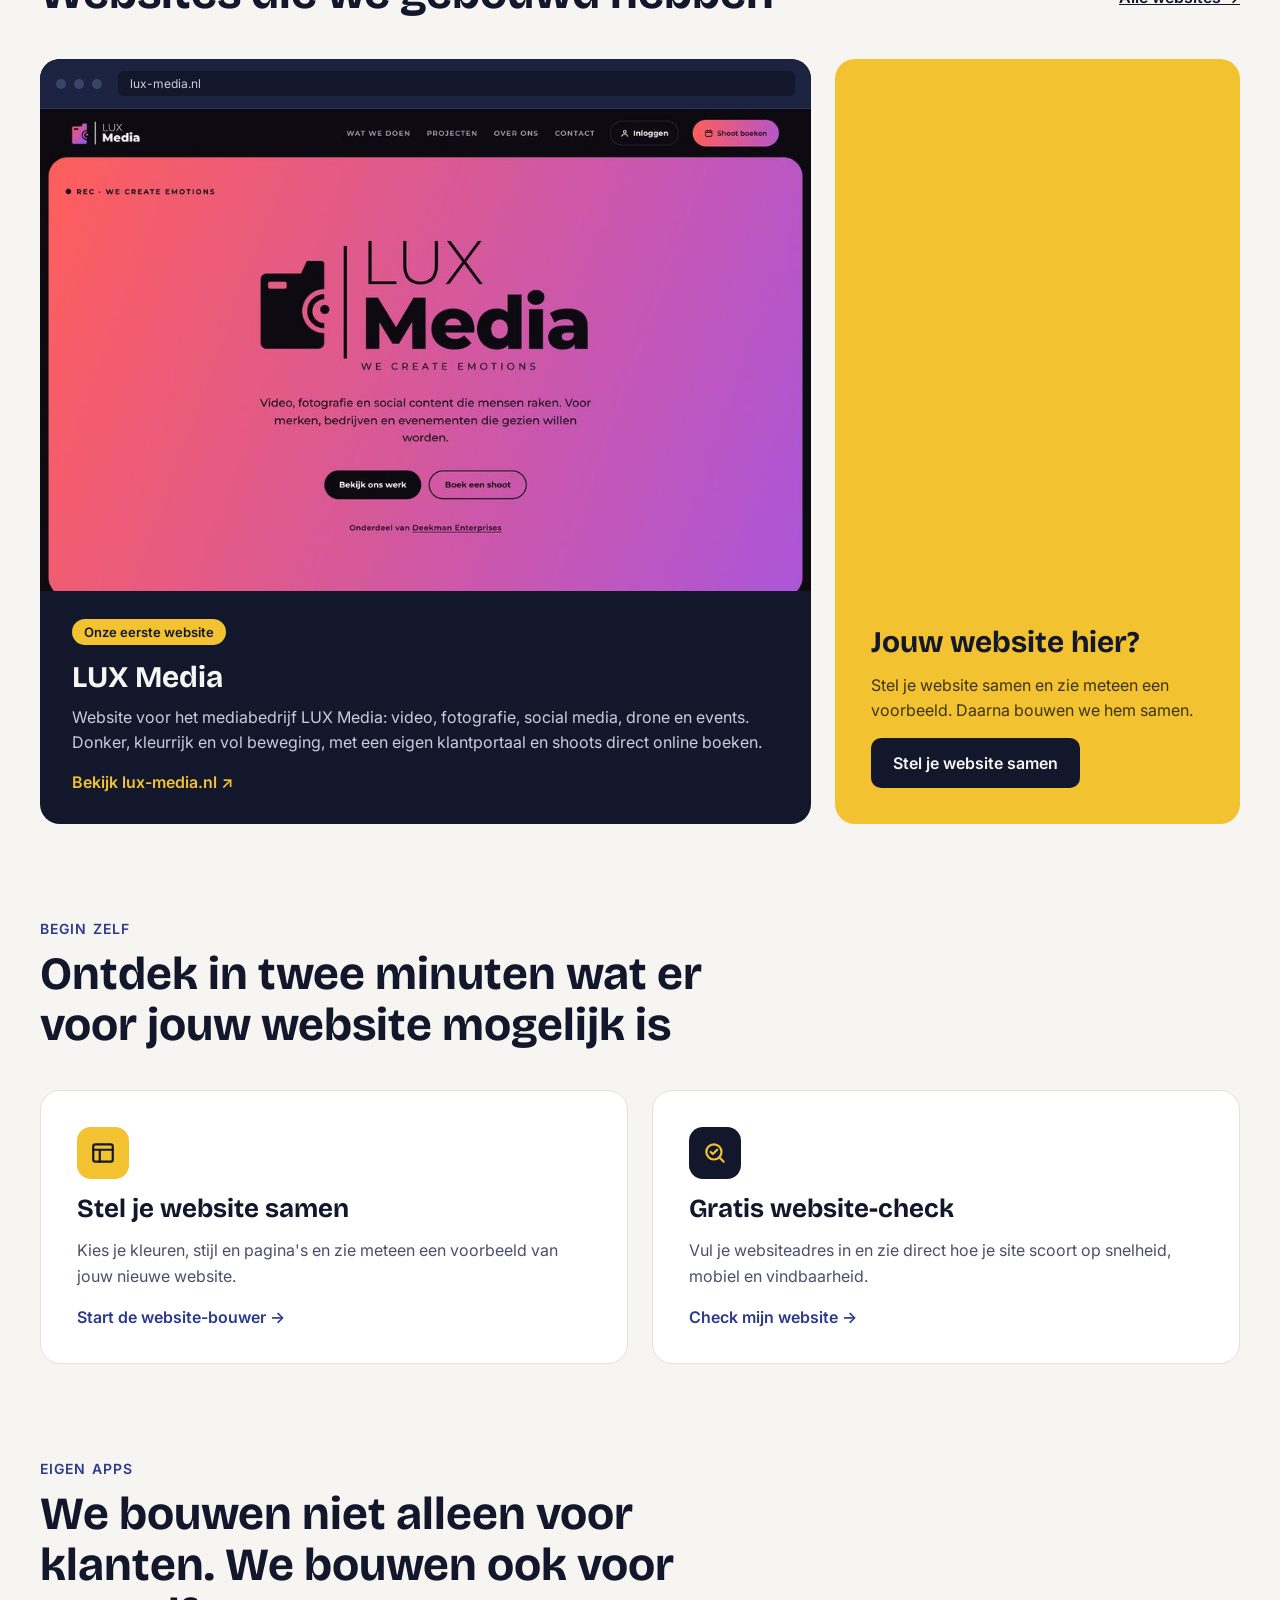
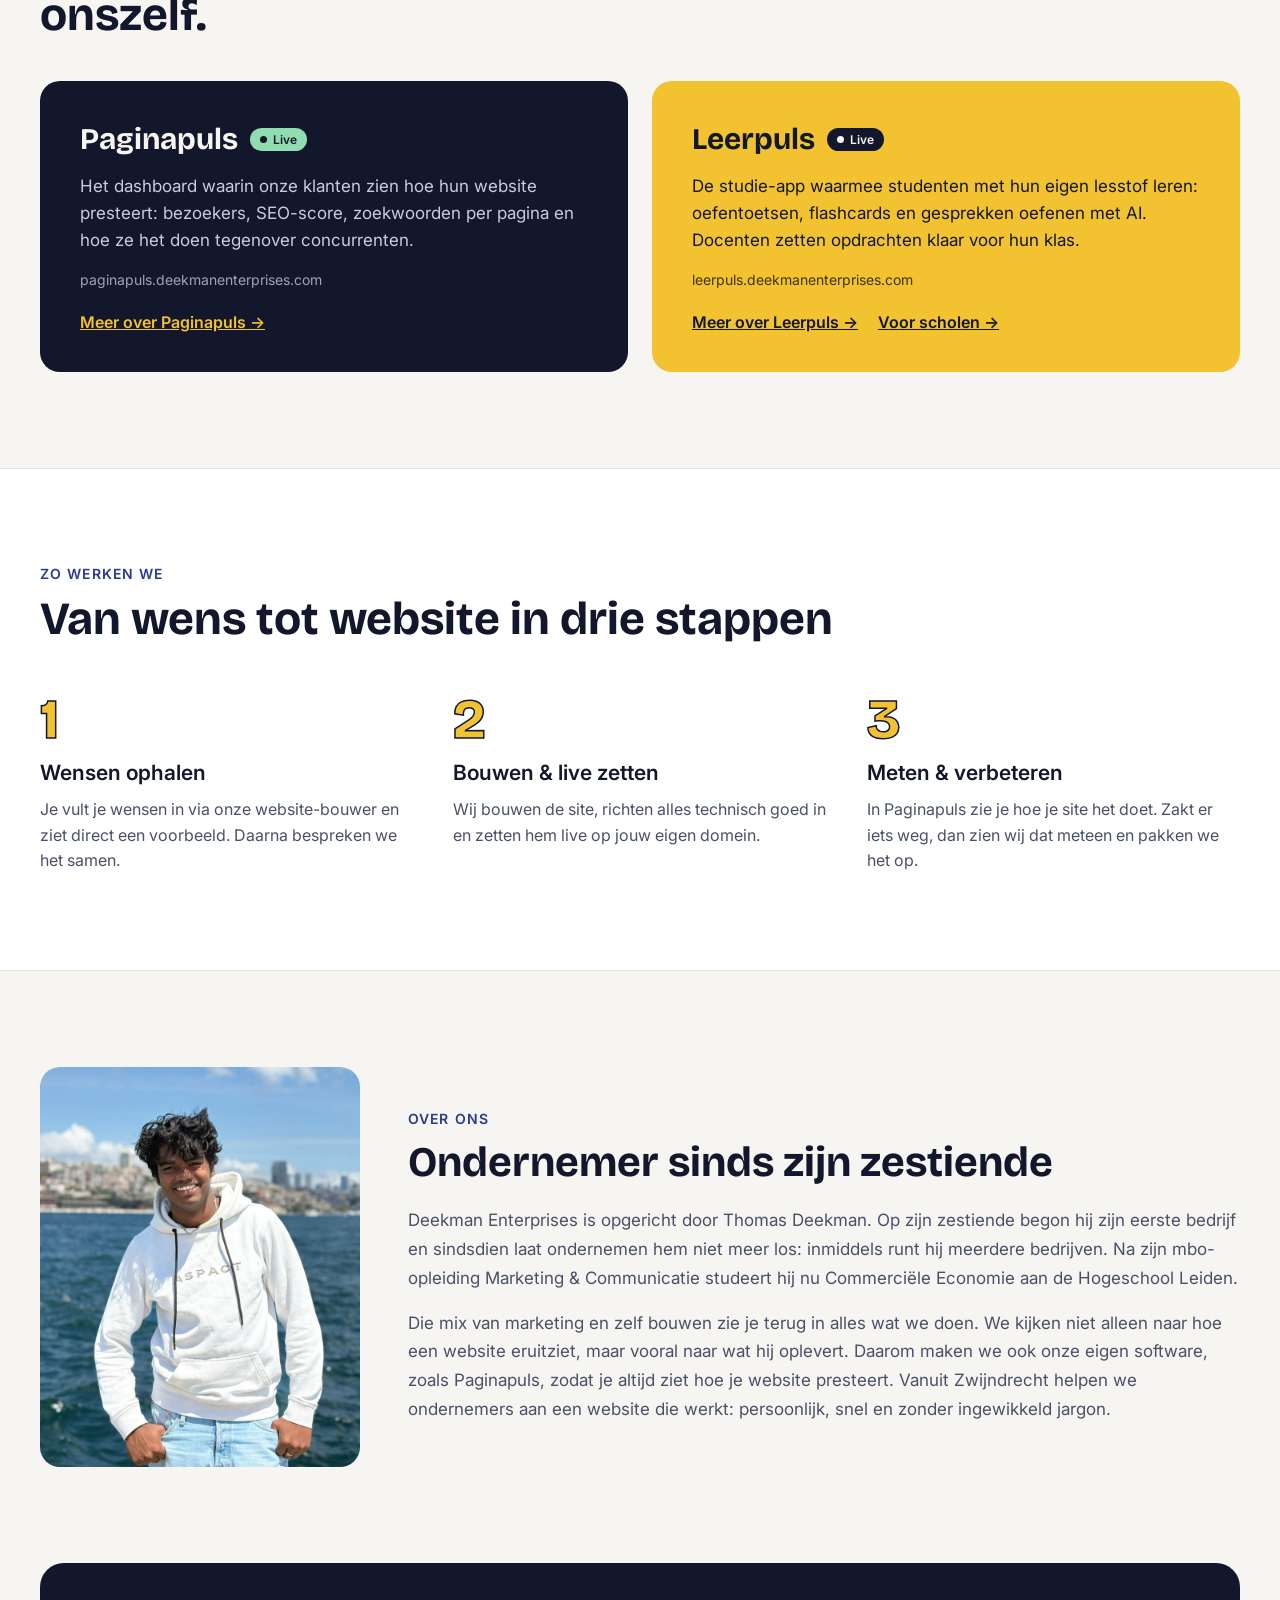
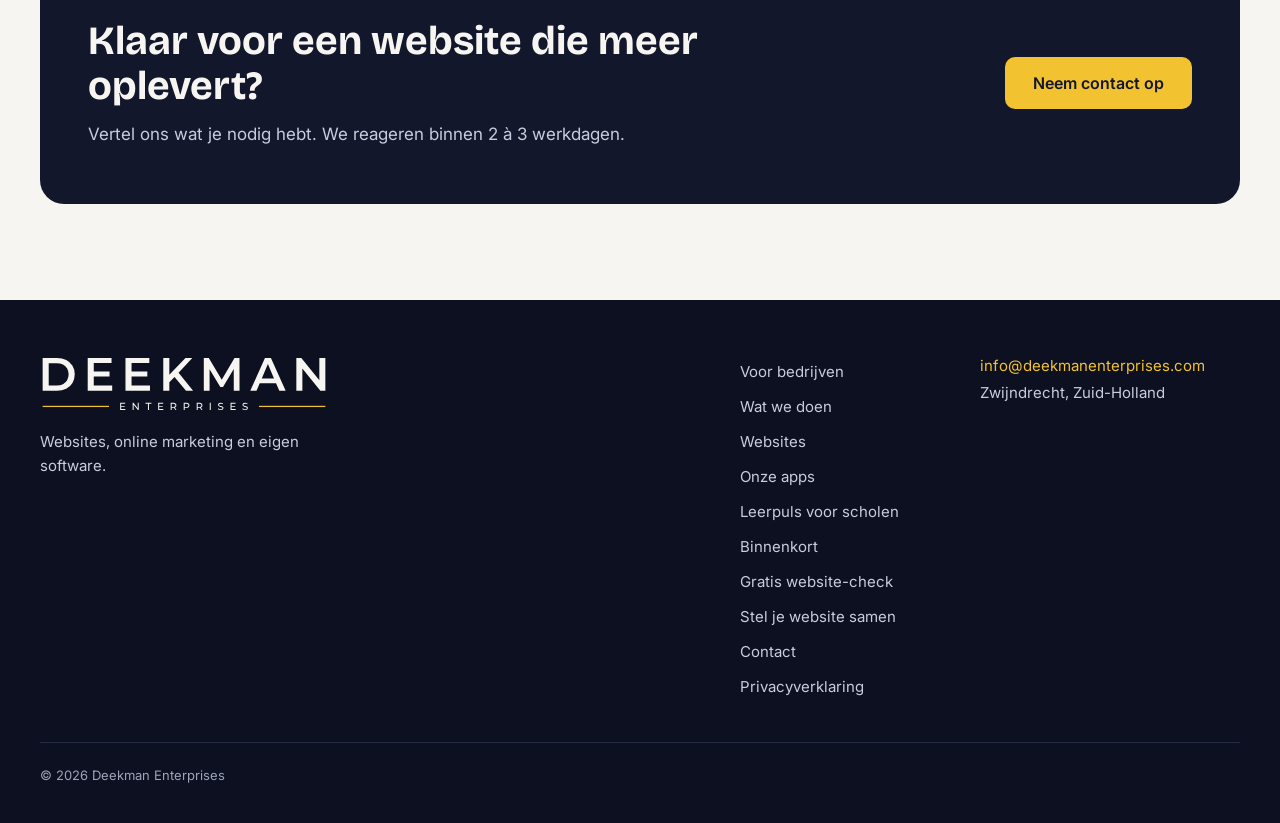
==== commit 7548f8c3: "Add files via upload" ====
--- a/index.html
+++ b/index.html
@@ -33,6 +33,7 @@
 <button class="menu-btn" type="button" aria-expanded="false" aria-controls="hoofdmenu">Menu</button>
 <nav id="hoofdmenu" aria-label="Hoofdmenu" style="display: flex; flex-wrap: wrap; align-items: center; gap: 4px; font-size: 15px; font-weight: 500">
 <a href="./" aria-current="page" style="color: #F6F5F1; text-decoration: none; padding: 12px 14px; border-radius: 8px; background: rgba(246,245,241,0.12)">Home</a>
+<a href="voor-bedrijven.html" style="color: #F6F5F1; text-decoration: none; padding: 12px 14px; border-radius: 8px">Voor bedrijven</a>
 <a href="diensten.html" style="color: #F6F5F1; text-decoration: none; padding: 12px 14px; border-radius: 8px">Wat we doen</a>
 <a href="websites.html" style="color: #F6F5F1; text-decoration: none; padding: 12px 14px; border-radius: 8px">Websites</a>
 <a href="apps.html" style="color: #F6F5F1; text-decoration: none; padding: 12px 14px; border-radius: 8px">Onze apps</a>
@@ -253,6 +254,7 @@
 <p style="margin: 0; line-height: 1.6; max-width: 320px">Websites, online marketing en eigen software.</p>
 </div>
 <nav aria-label="Footer" style="flex: 0 1 200px; display: flex; flex-direction: column; gap: 4px">
+<a href="voor-bedrijven.html" style="color: #C9CDDB; text-decoration: none; padding: 6px 0">Voor bedrijven</a>
 <a href="diensten.html" style="color: #C9CDDB; text-decoration: none; padding: 6px 0">Wat we doen</a>
 <a href="websites.html" style="color: #C9CDDB; text-decoration: none; padding: 6px 0">Websites</a>
 <a href="apps.html" style="color: #C9CDDB; text-decoration: none; padding: 6px 0">Onze apps</a>
--- a/style.css
+++ b/style.css
@@ -154,16 +154,22 @@
   cursor: pointer;
 }
 /* Middelgrote schermen: menu iets compacter zodat het op één regel past */
-@media (min-width: 1041px) and (max-width: 1240px) {
+@media (min-width: 1161px) {
   #hoofdmenu { gap: 0 !important; }
   #hoofdmenu a { padding-left: 10px !important; padding-right: 10px !important; }
   #hoofdmenu a[href="inloggen.html"], #hoofdmenu a[href="contact.html"] { margin-left: 6px !important; }
   header img { height: 42px !important; }
 }
-@media (max-width: 1040px) {
+@media (max-width: 1160px) {
   .menu-btn { display: inline-flex; align-items: center; }
   header img { height: 40px !important; }
   #hoofdmenu { display: none !important; width: 100%; flex-direction: column; align-items: stretch !important; }
   #hoofdmenu.open { display: flex !important; }
   #hoofdmenu a { margin-left: 0 !important; }
 }
+
+/* Voor bedrijven: veelgestelde vragen (uitklapbaar) */
+.vraag summary { cursor: pointer; list-style: none; display: flex; justify-content: space-between; gap: 16px; min-height: 28px; }
+.vraag summary::-webkit-details-marker { display: none; }
+.vraag summary::after { content: "+"; flex-shrink: 0; font-weight: 600; font-size: 22px; line-height: 1; color: #2B3A8C; }
+.vraag[open] summary::after { content: "–"; }
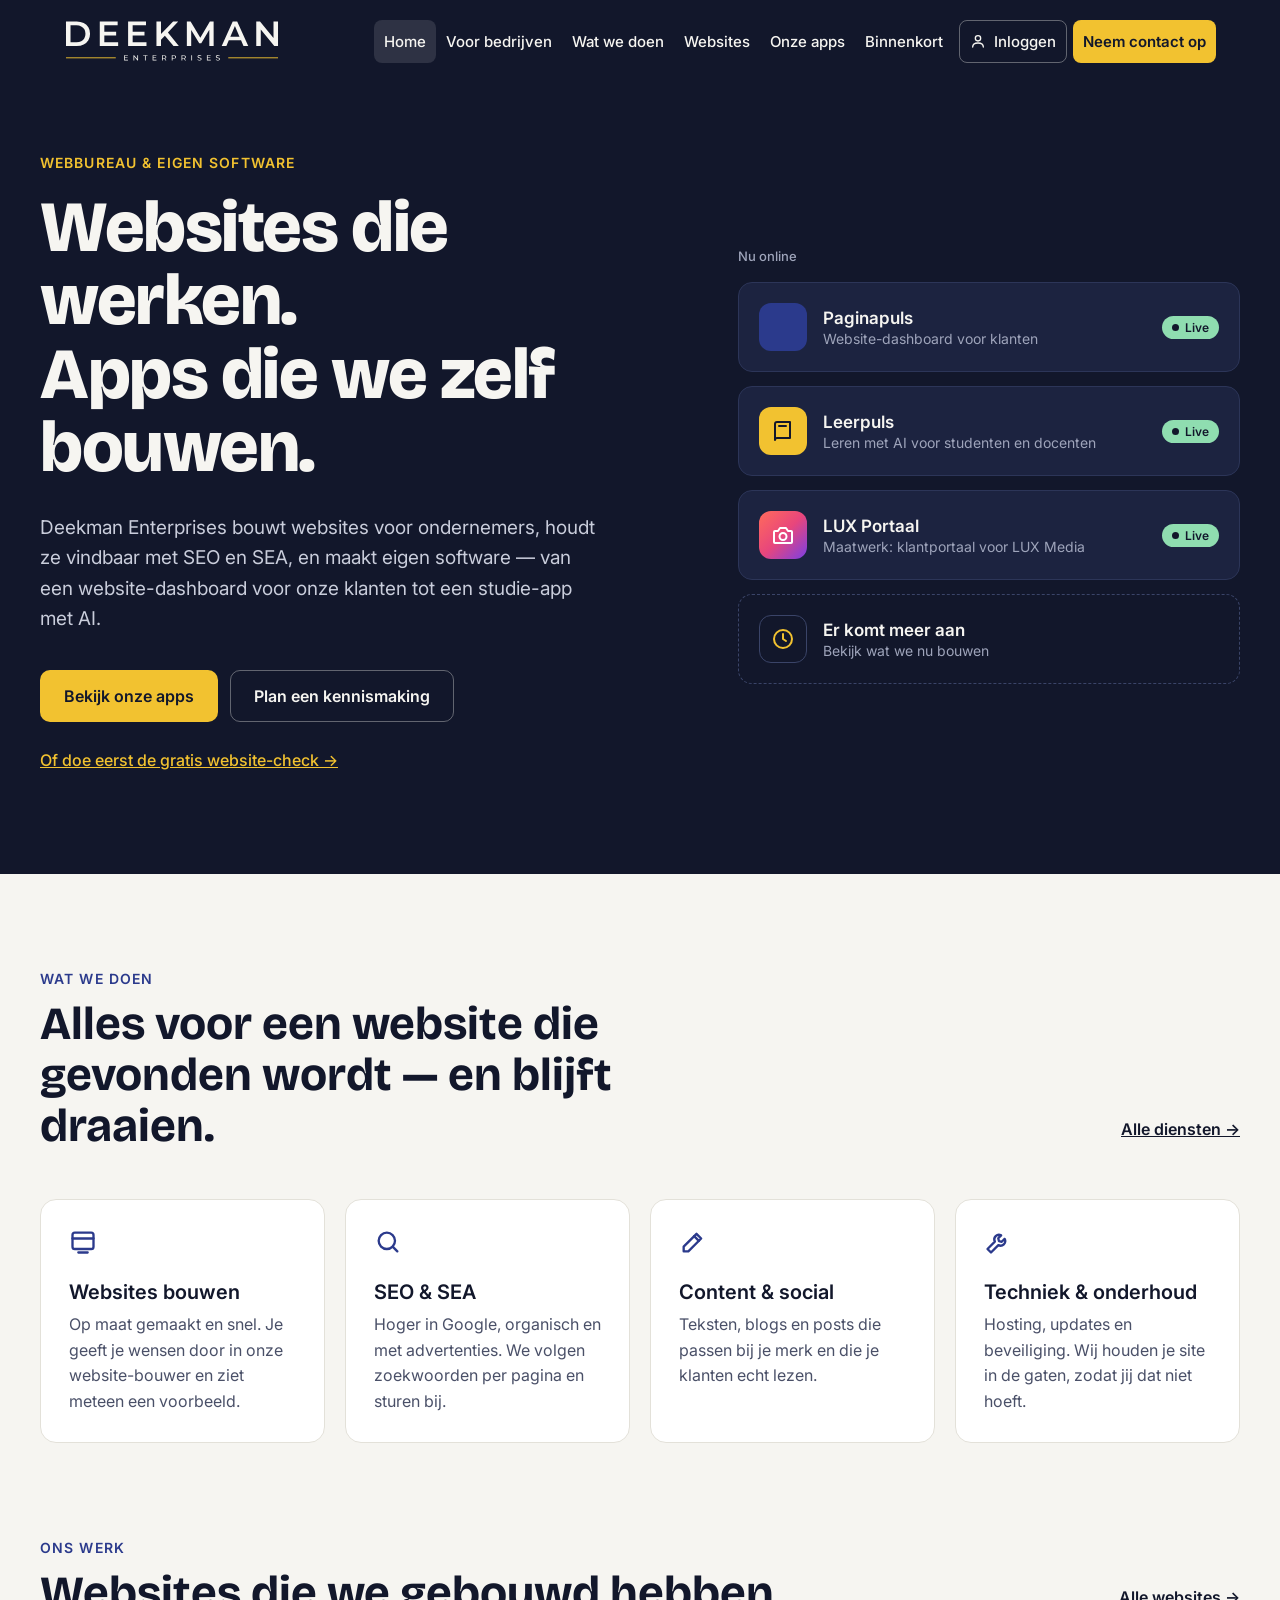
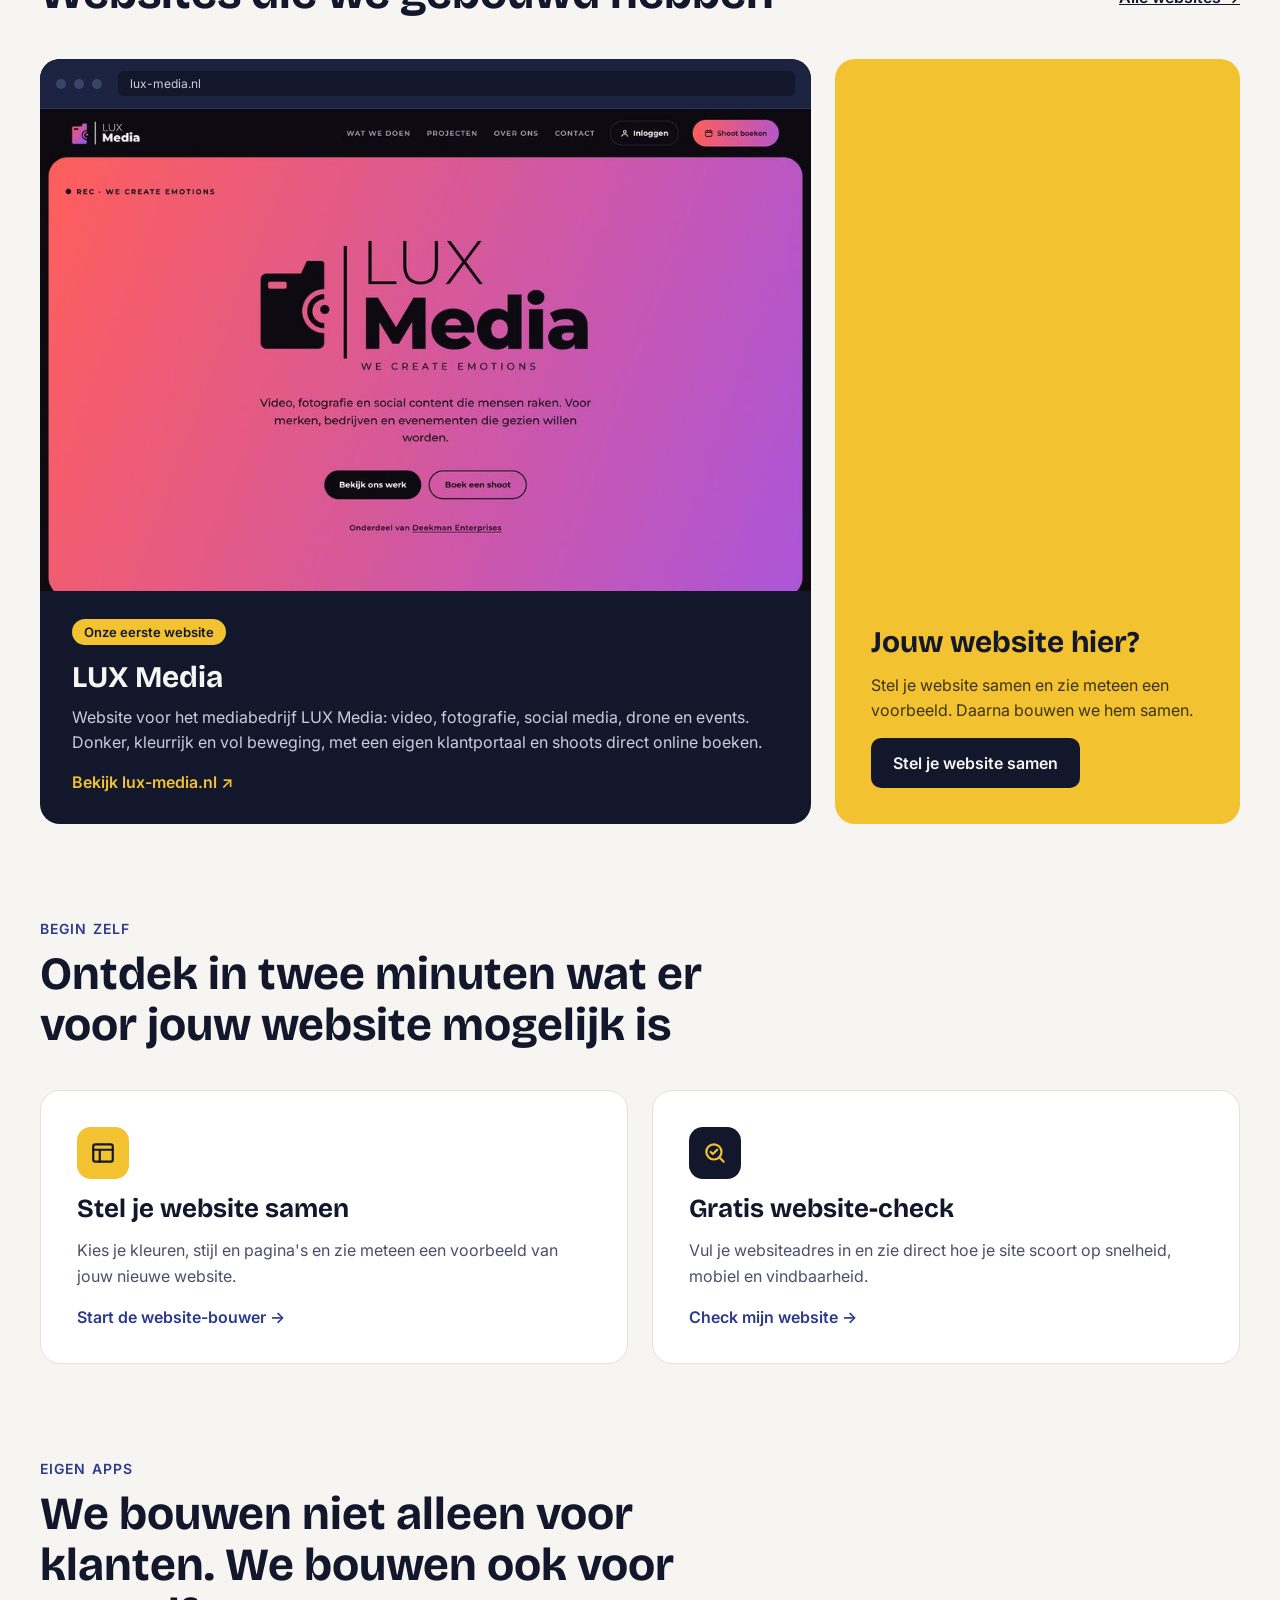
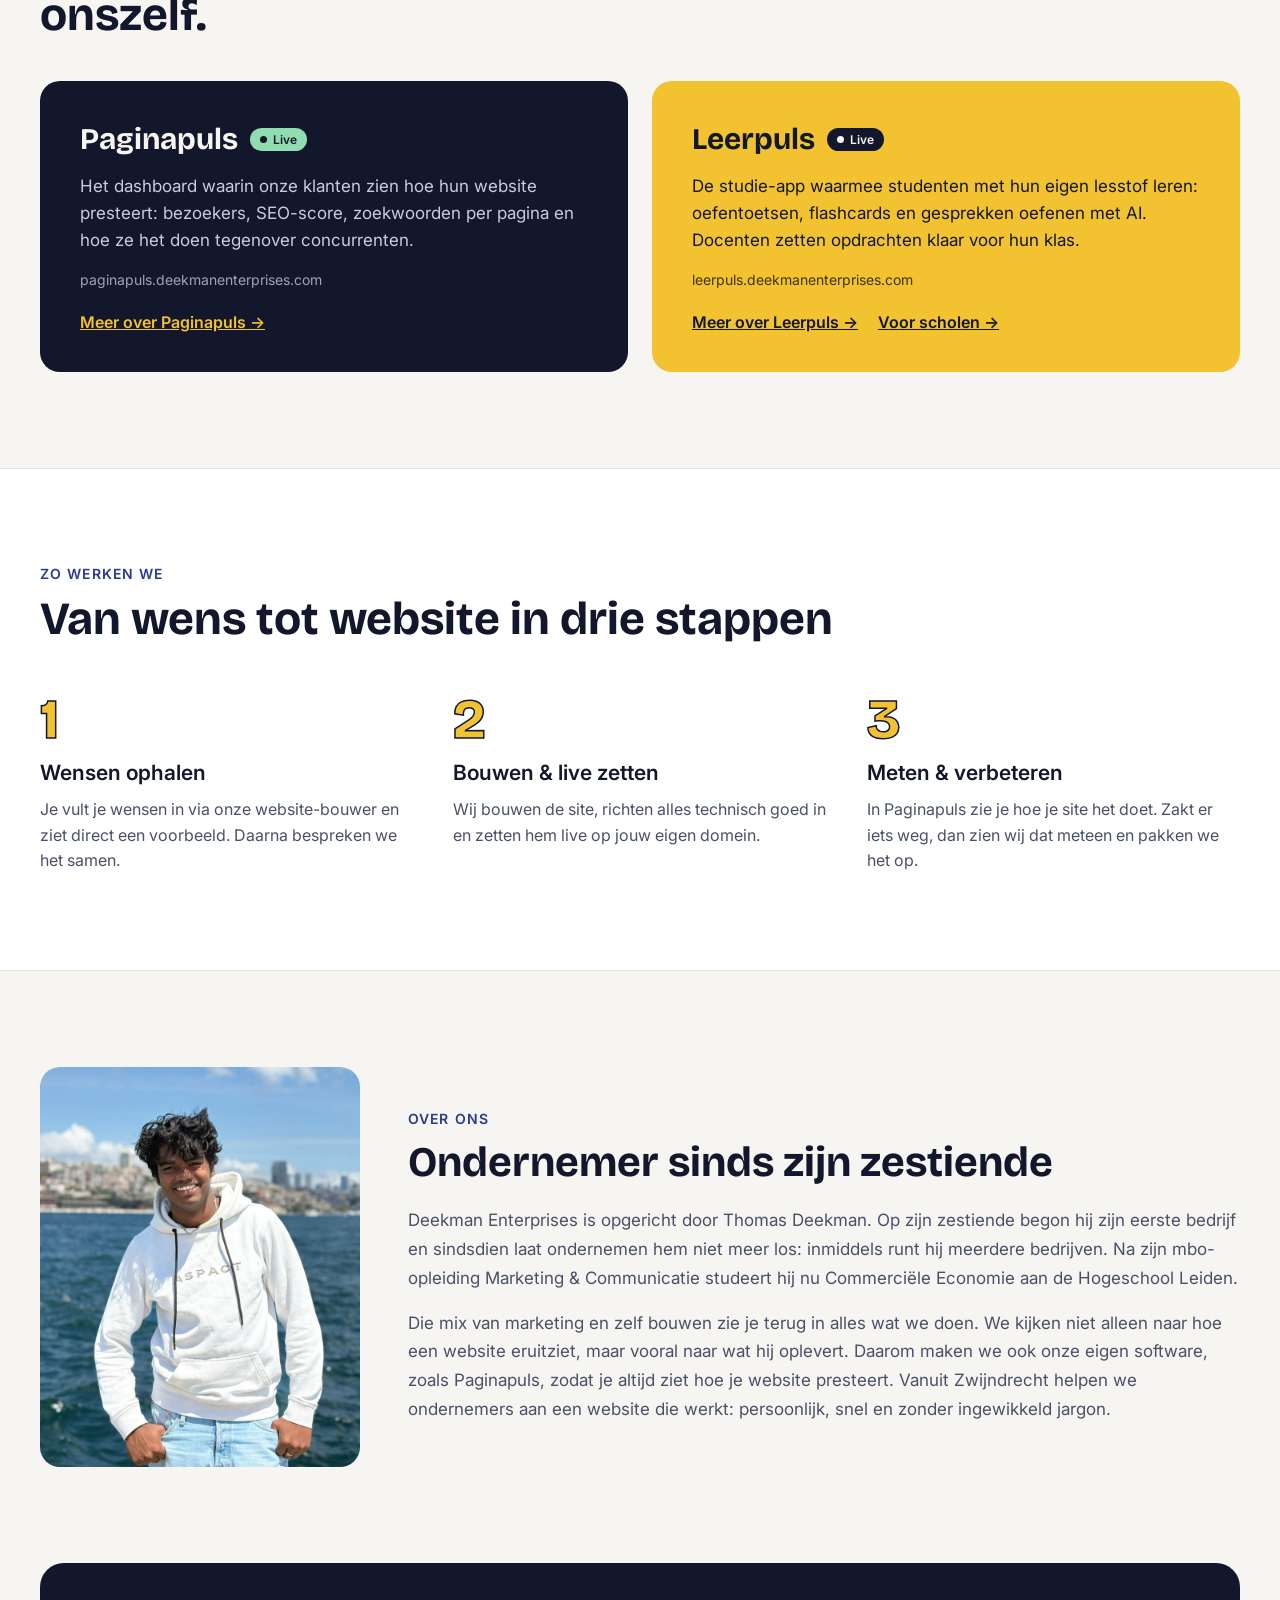
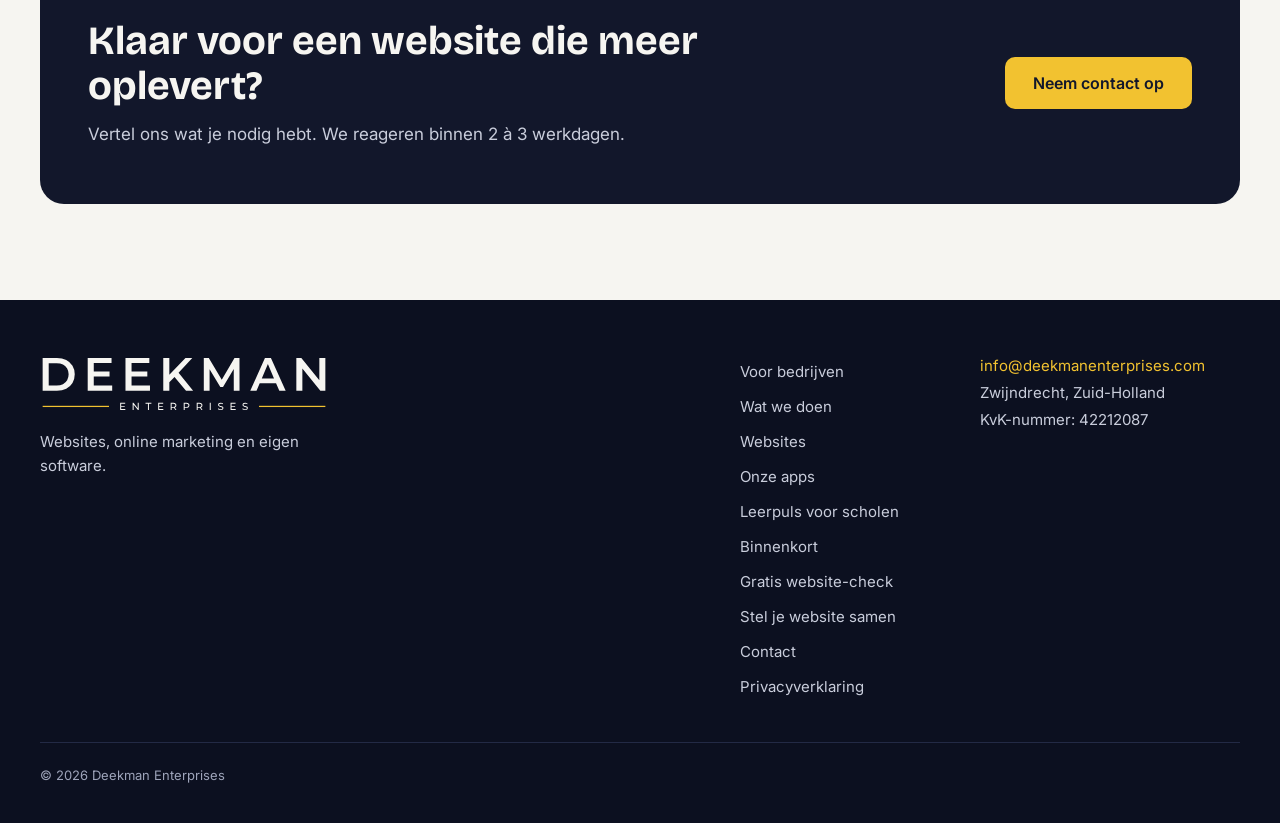
==== commit b05ef268: "Add files via upload" ====
--- a/index.html
+++ b/index.html
@@ -268,6 +268,7 @@
 <div style="flex: 0 1 260px; display: flex; flex-direction: column; gap: 8px">
 <a href="mailto:info@deekmanenterprises.com" style="color: #F2C230; text-decoration: none">info@deekmanenterprises.com</a>
 <span>Zwijndrecht, Zuid-Holland</span>
+<span>KvK-nummer: 42212087</span>
 </div>
 </div>
 <p style="max-width: 1200px; margin: 40px auto 0; padding-top: 24px; border-top: 1px solid #232A45; font-size: 13px; color: #9EA4BA">© 2026 Deekman Enterprises</p>
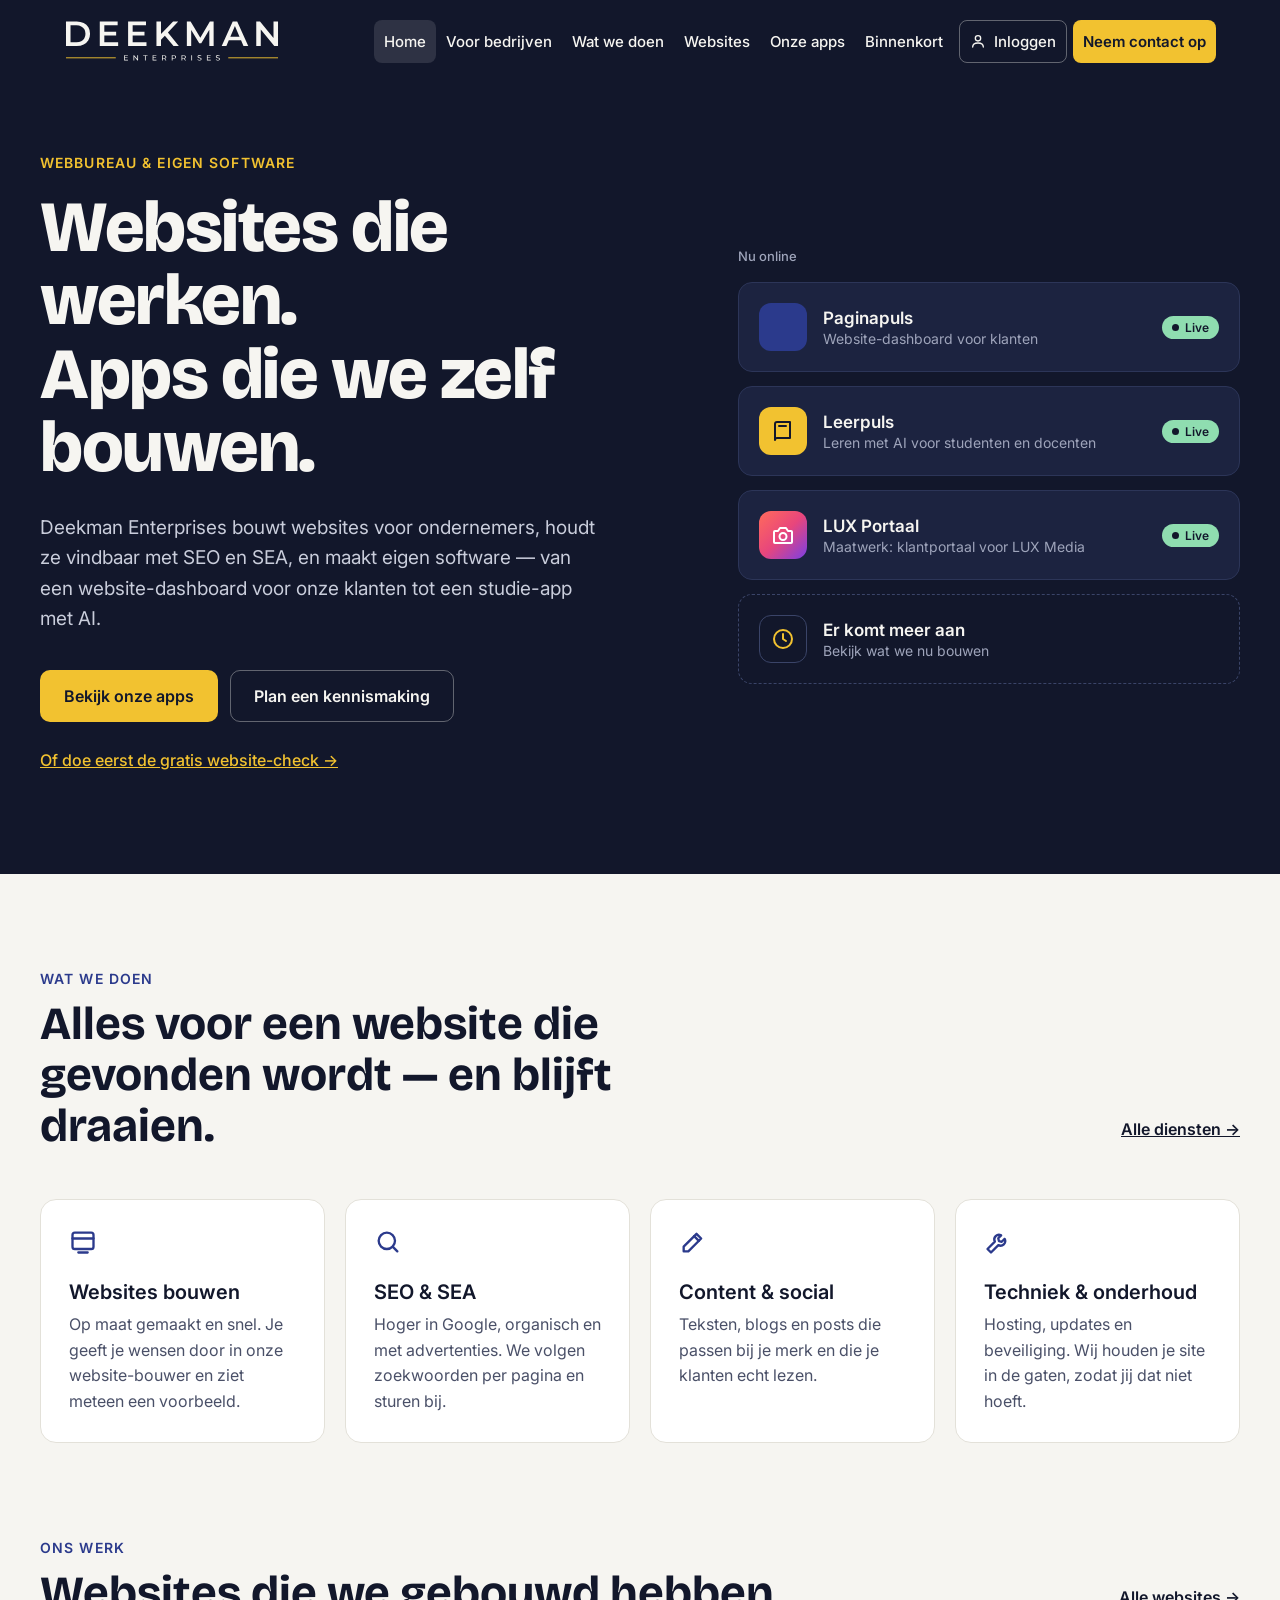
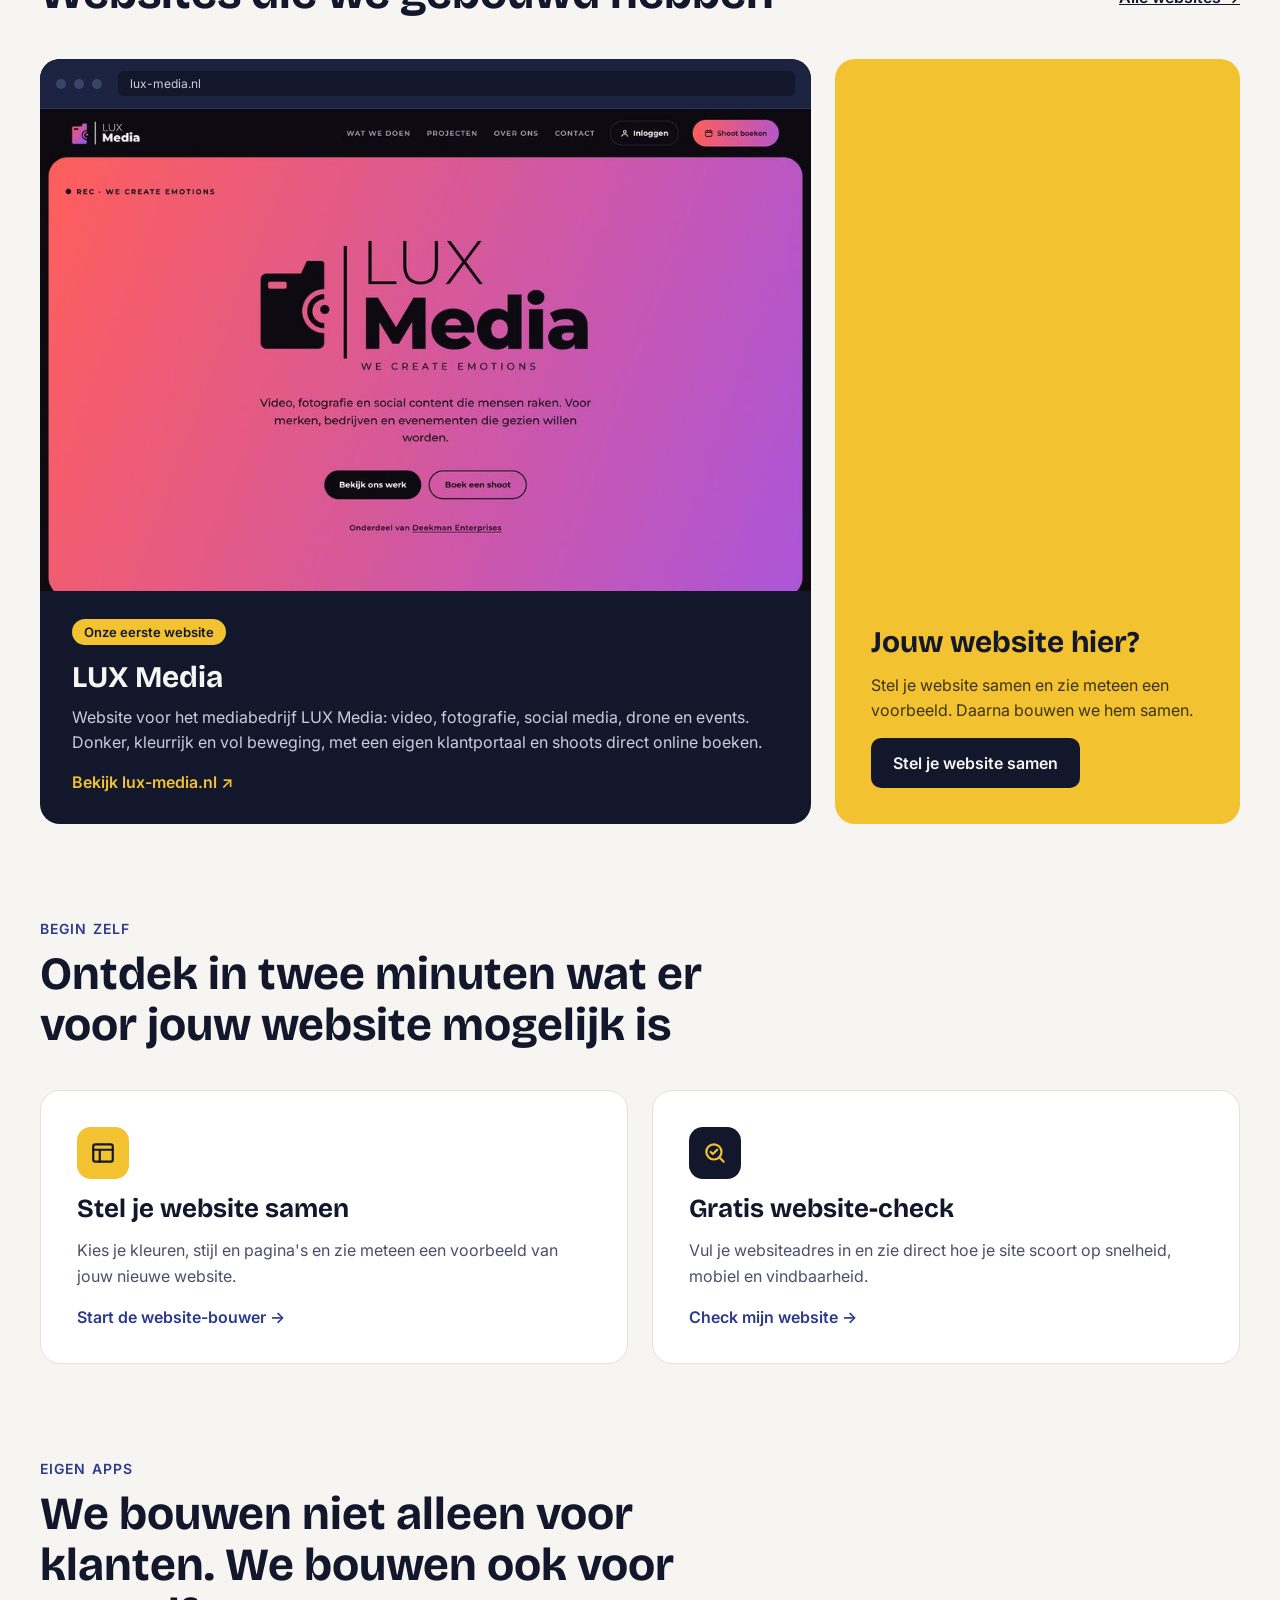
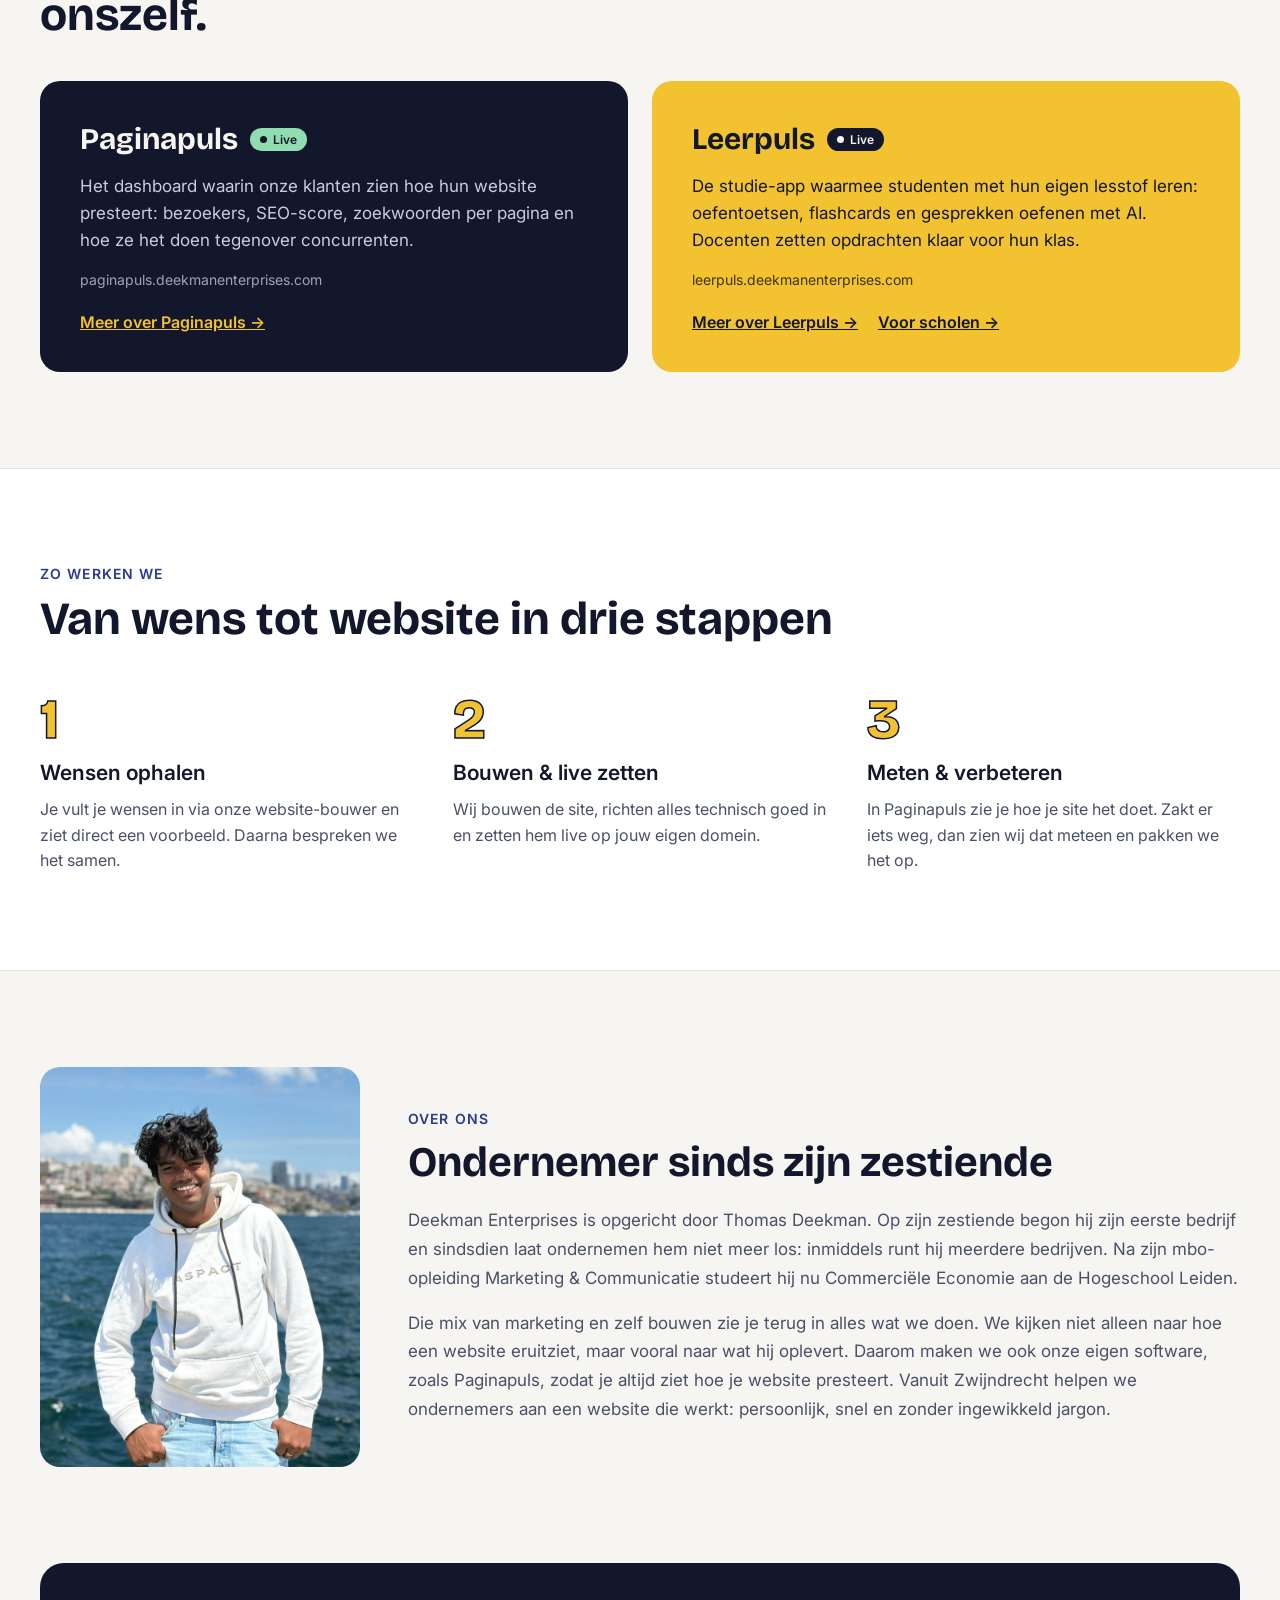
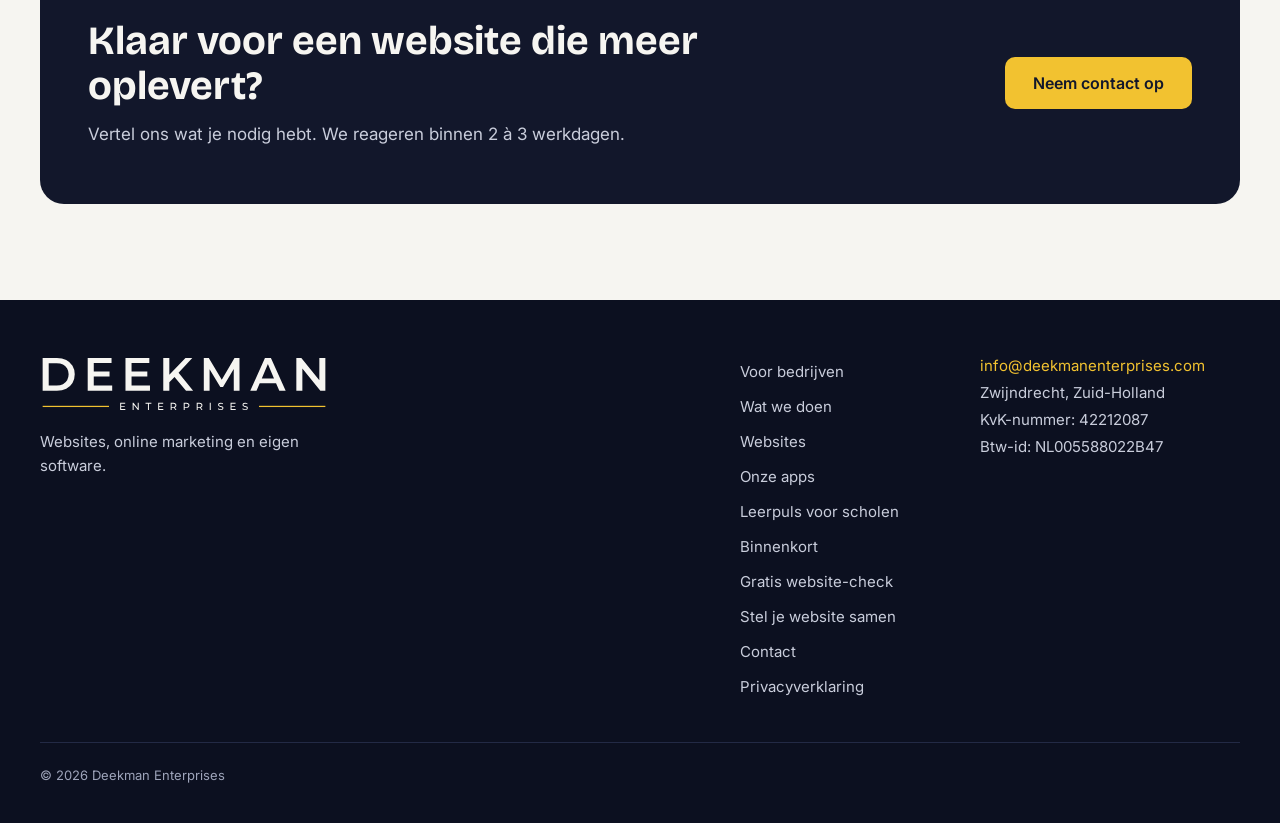
==== commit e01222c7: "Add files via upload" ====
--- a/index.html
+++ b/index.html
@@ -269,6 +269,7 @@
 <a href="mailto:info@deekmanenterprises.com" style="color: #F2C230; text-decoration: none">info@deekmanenterprises.com</a>
 <span>Zwijndrecht, Zuid-Holland</span>
 <span>KvK-nummer: 42212087</span>
+<span>Btw-id: NL005588022B47</span>
 </div>
 </div>
 <p style="max-width: 1200px; margin: 40px auto 0; padding-top: 24px; border-top: 1px solid #232A45; font-size: 13px; color: #9EA4BA">© 2026 Deekman Enterprises</p>
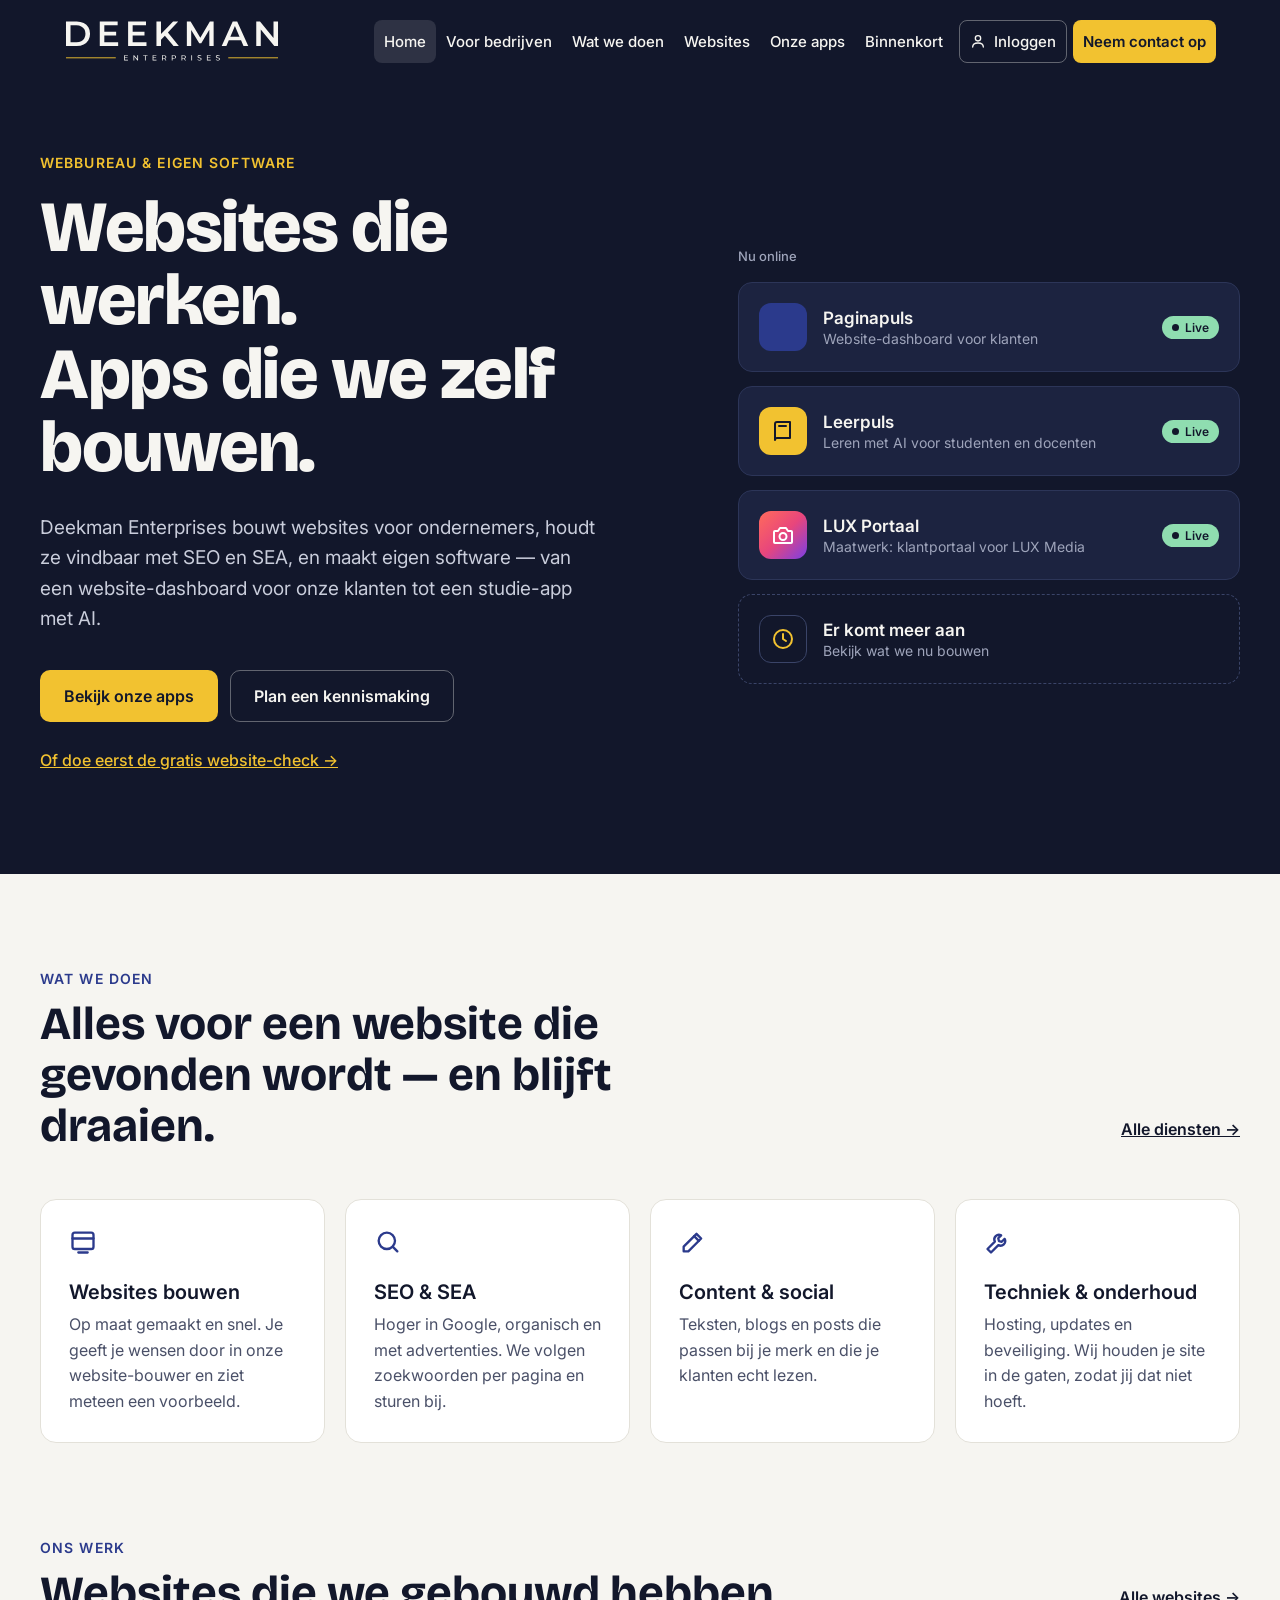
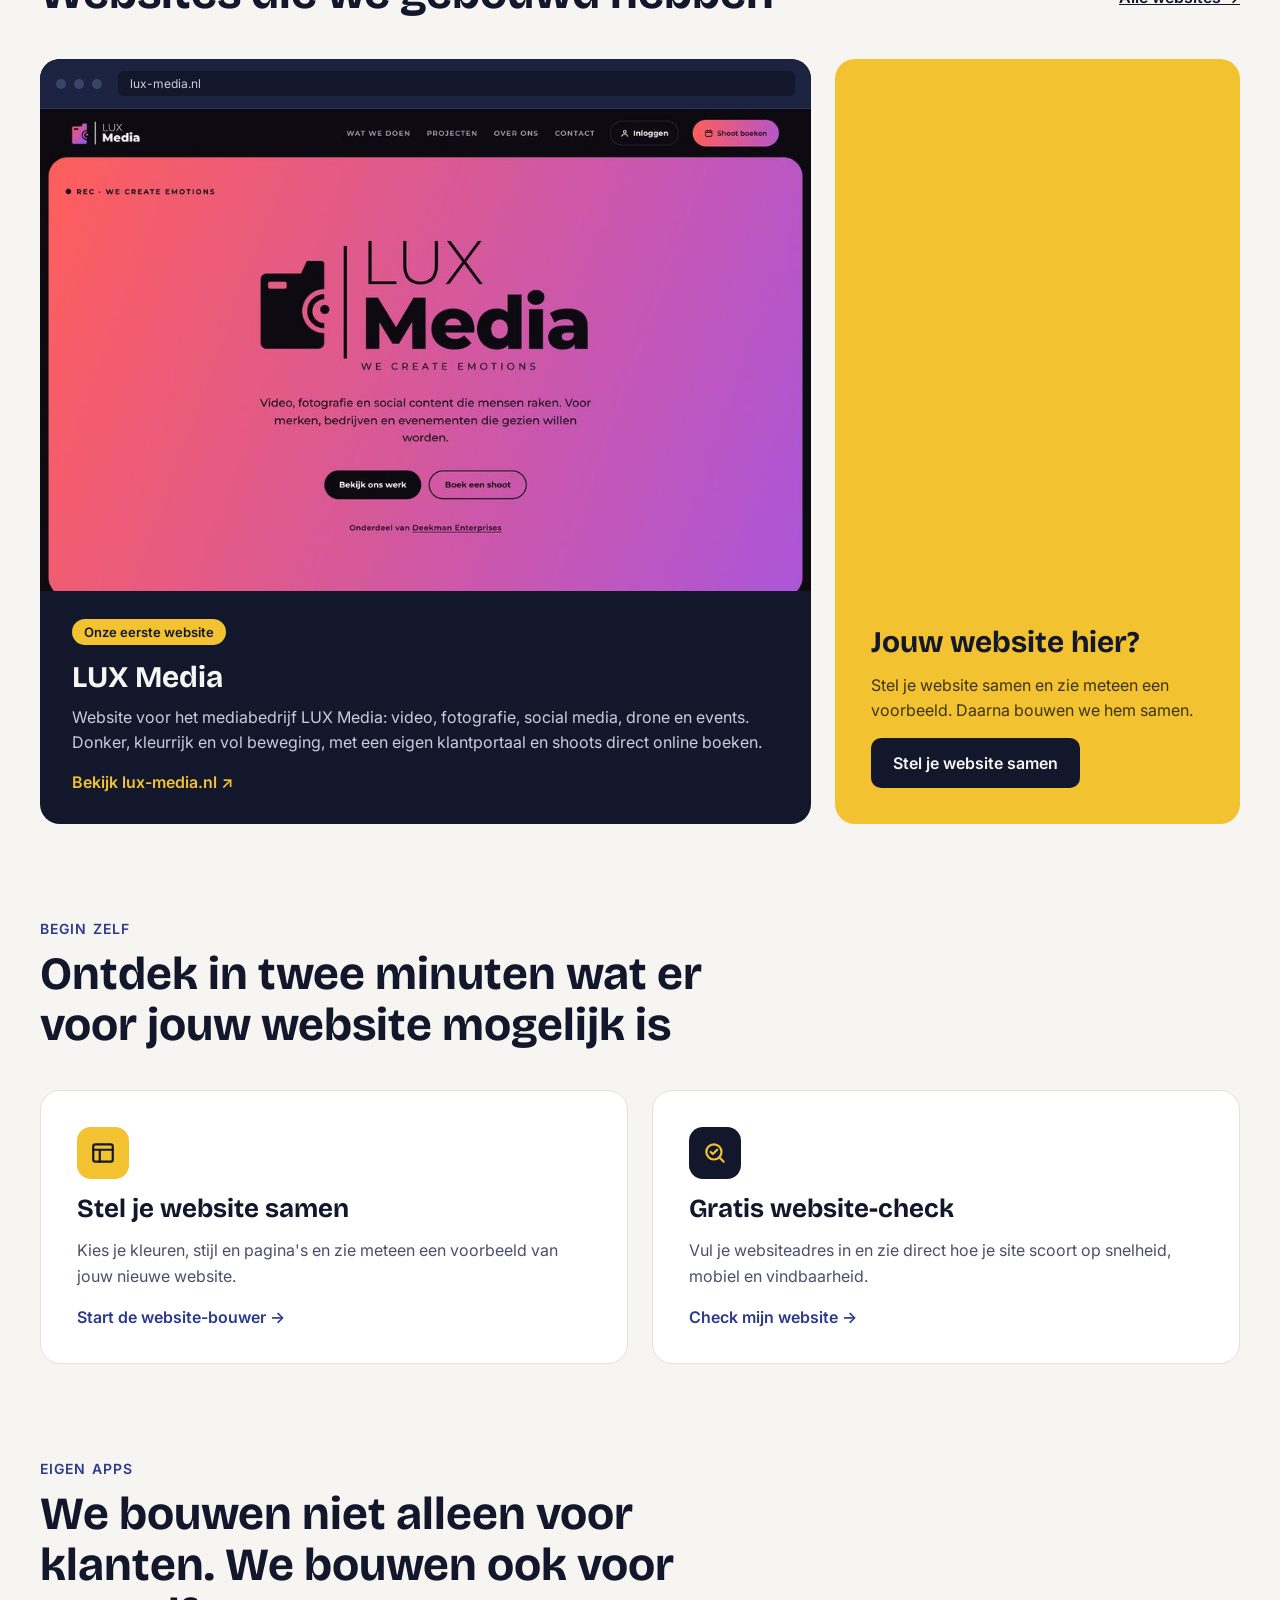
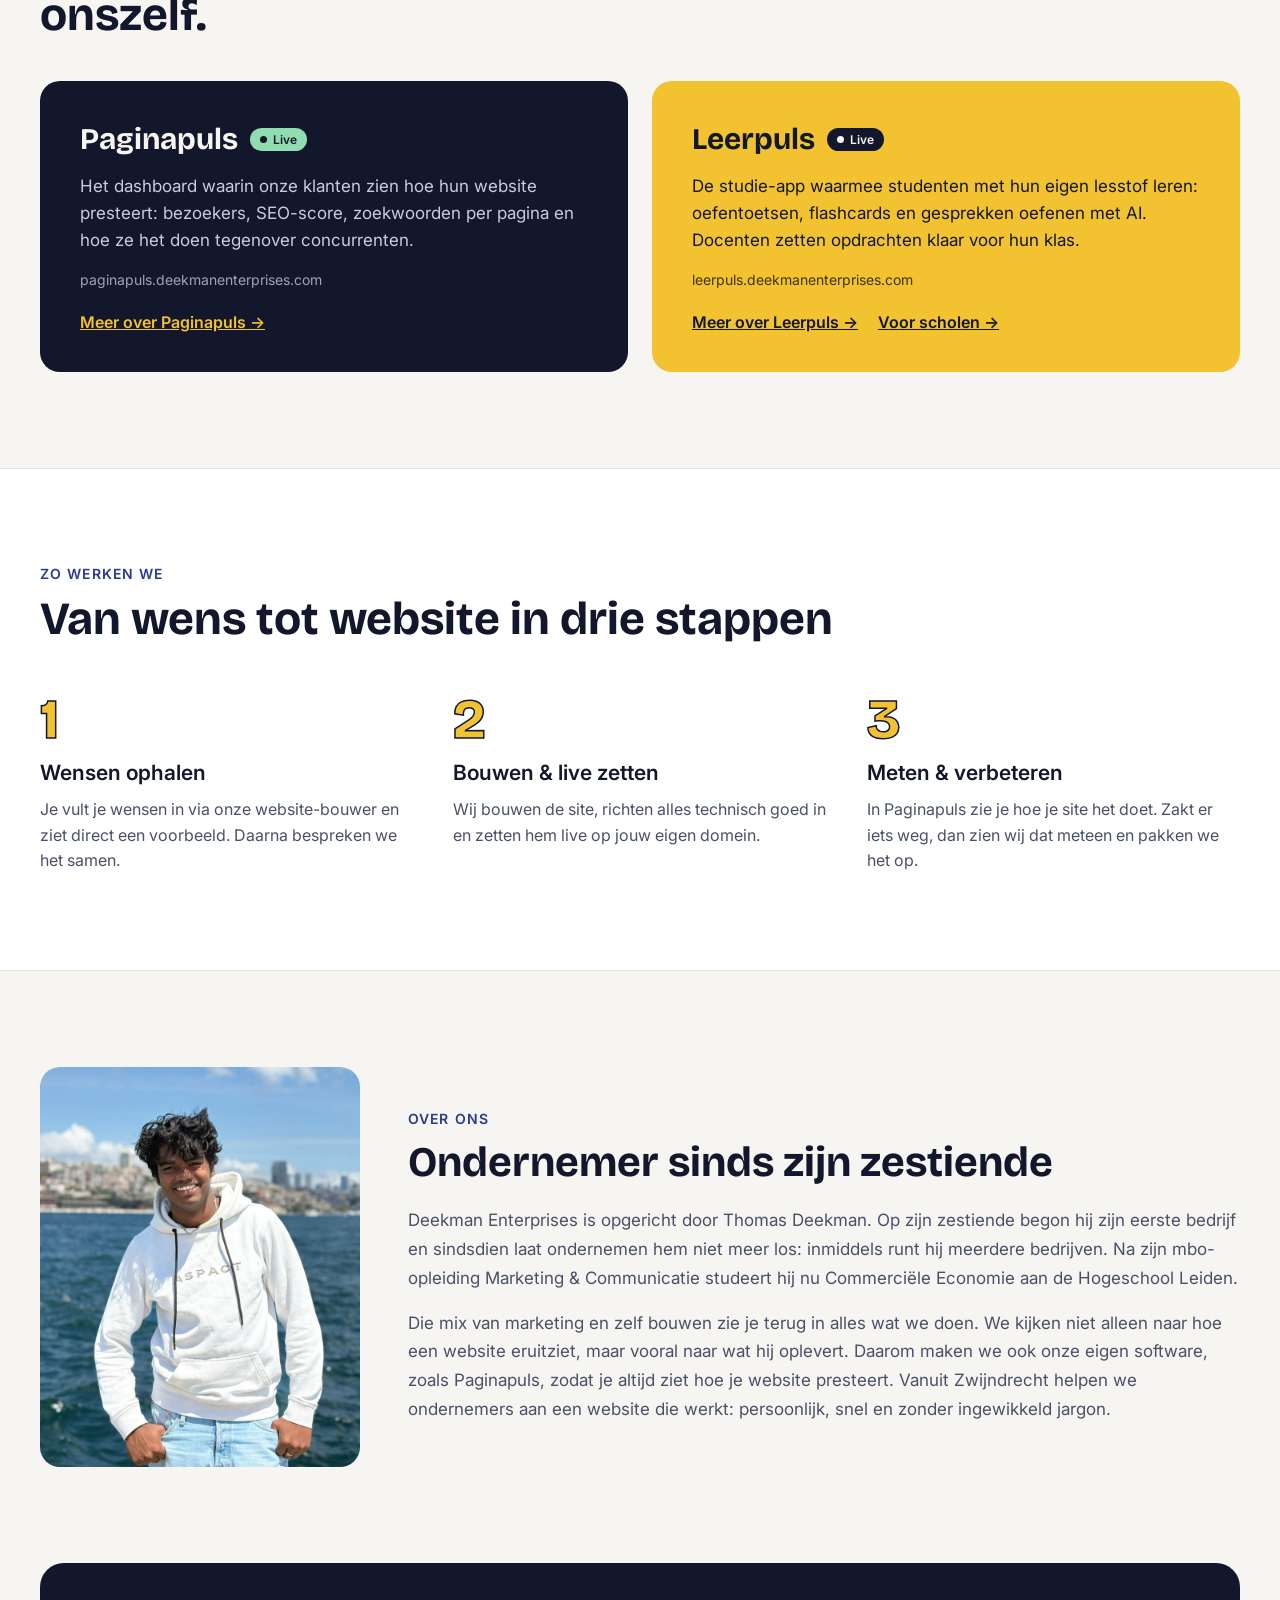
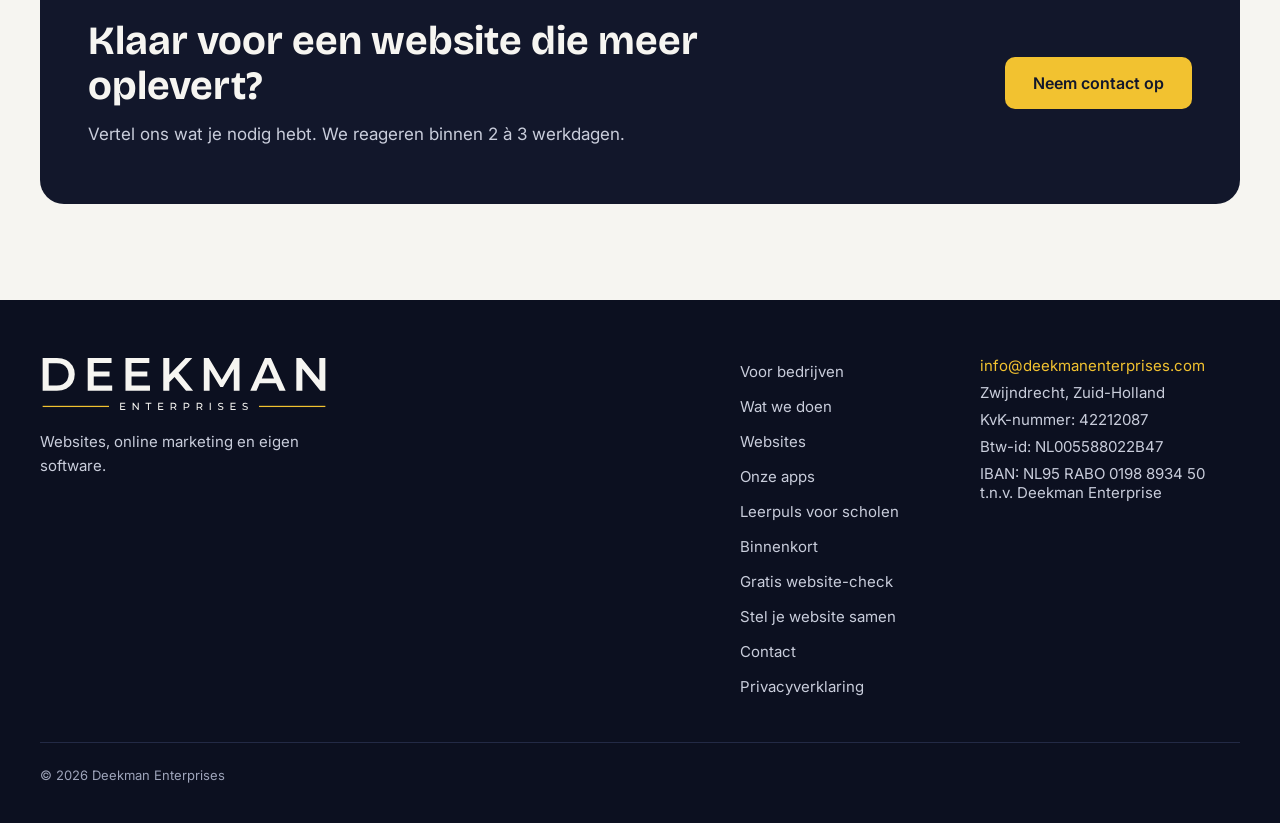
==== commit ee65c75b: "Add files via upload" ====
--- a/index.html
+++ b/index.html
@@ -270,6 +270,7 @@
 <span>Zwijndrecht, Zuid-Holland</span>
 <span>KvK-nummer: 42212087</span>
 <span>Btw-id: NL005588022B47</span>
+<span>IBAN: NL95 RABO 0198 8934 50 t.n.v. Deekman Enterprise</span>
 </div>
 </div>
 <p style="max-width: 1200px; margin: 40px auto 0; padding-top: 24px; border-top: 1px solid #232A45; font-size: 13px; color: #9EA4BA">© 2026 Deekman Enterprises</p>
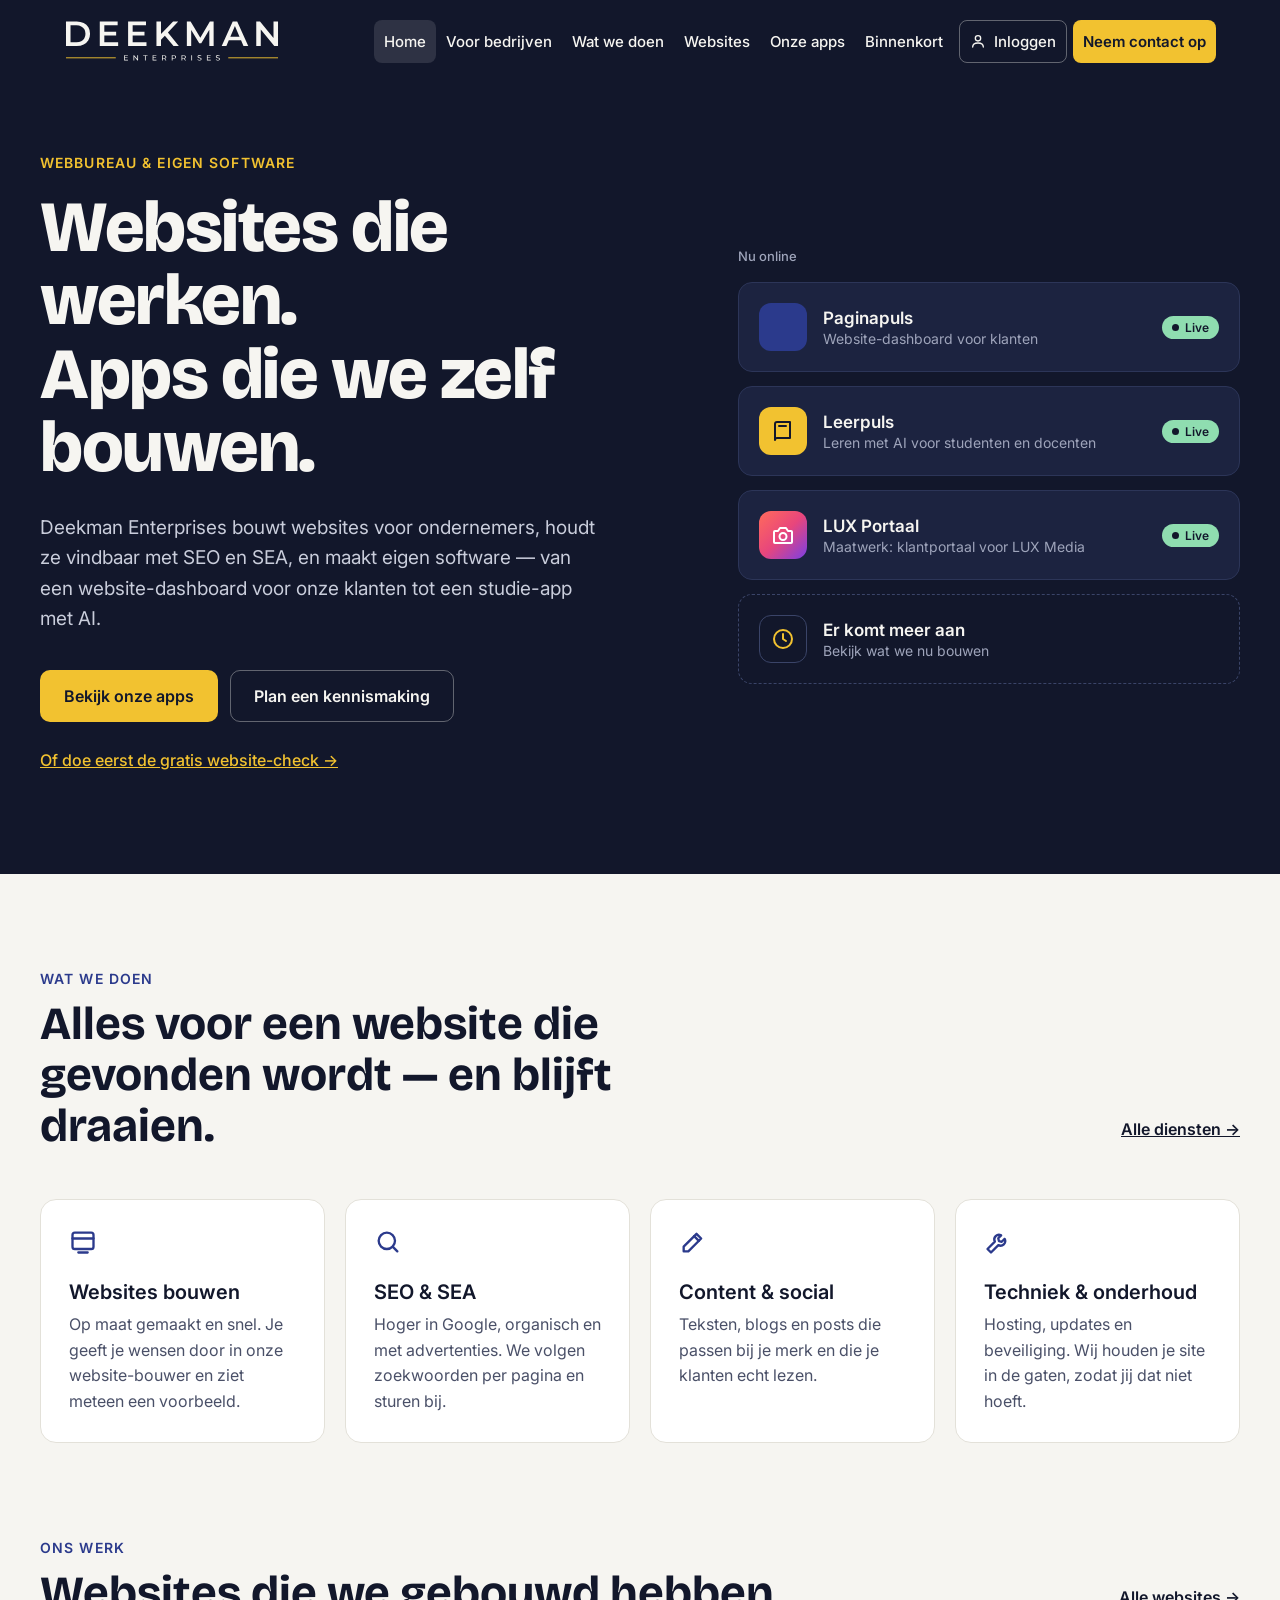
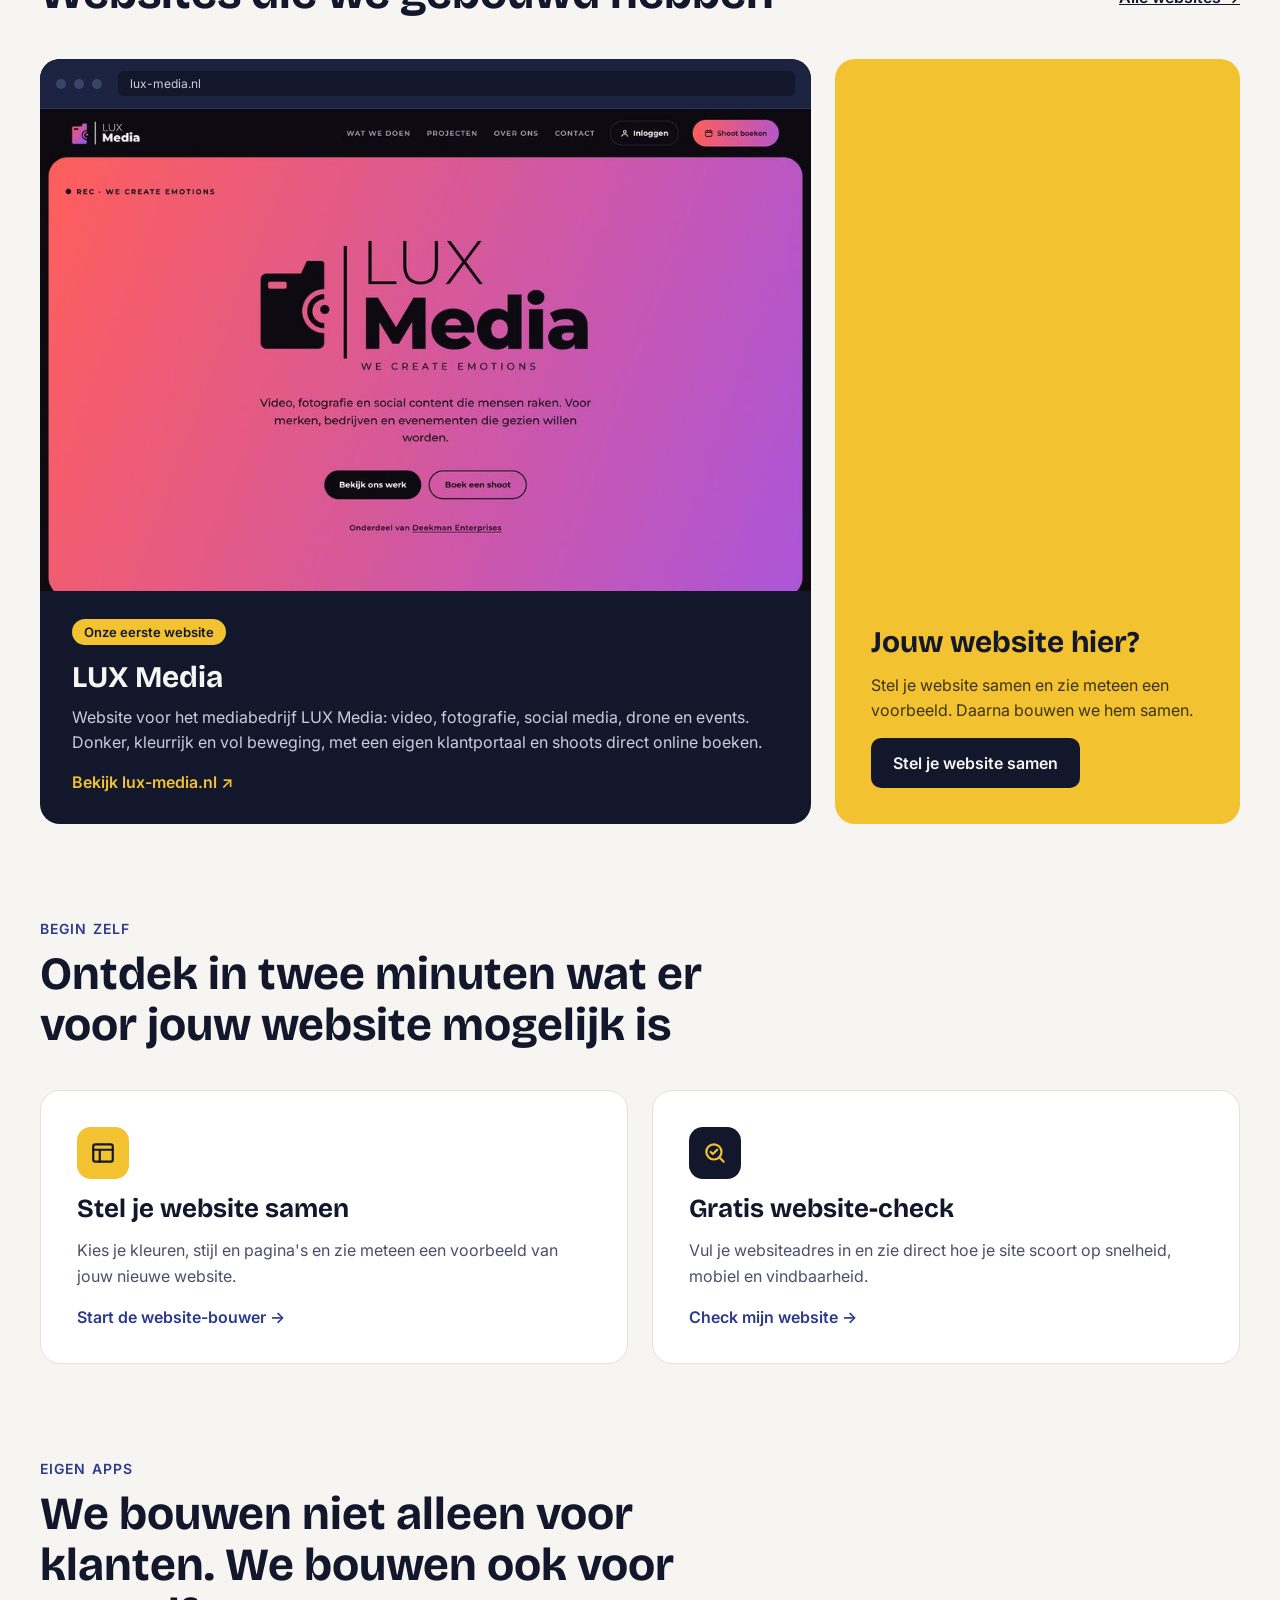
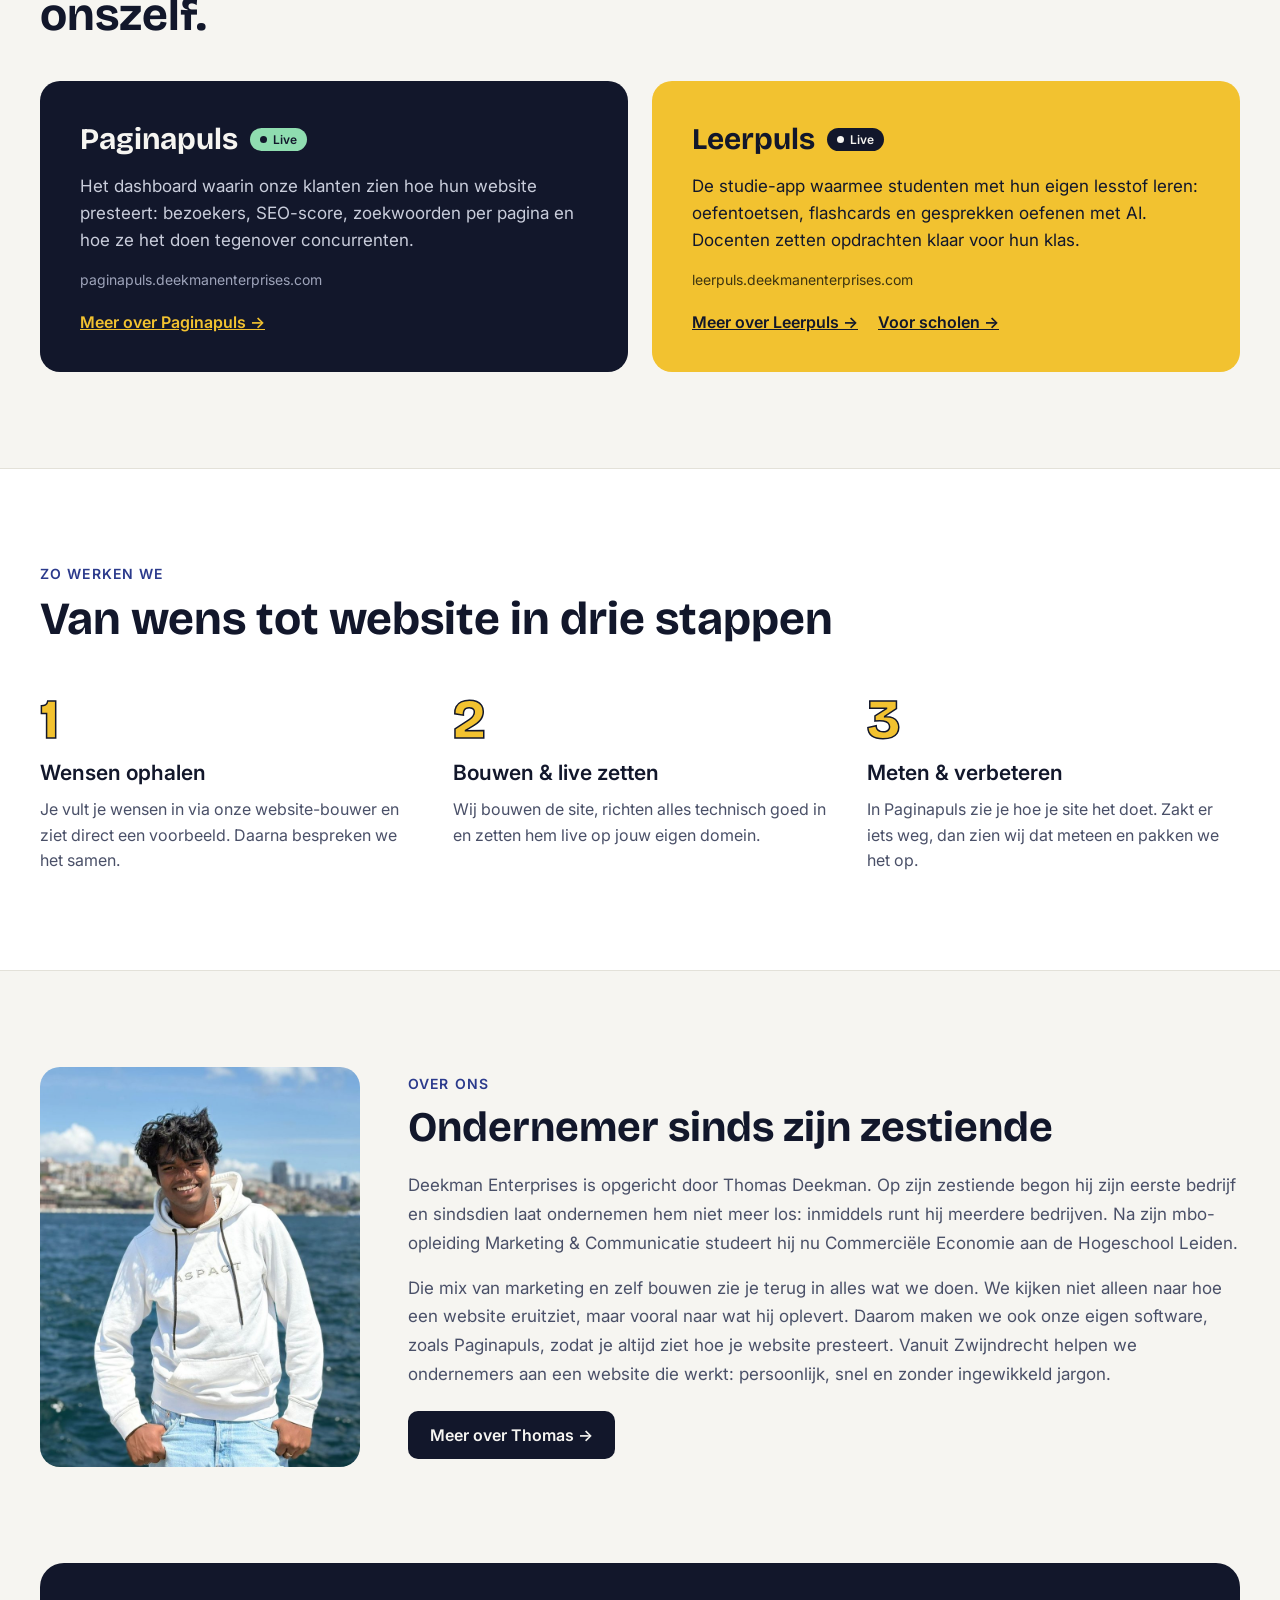
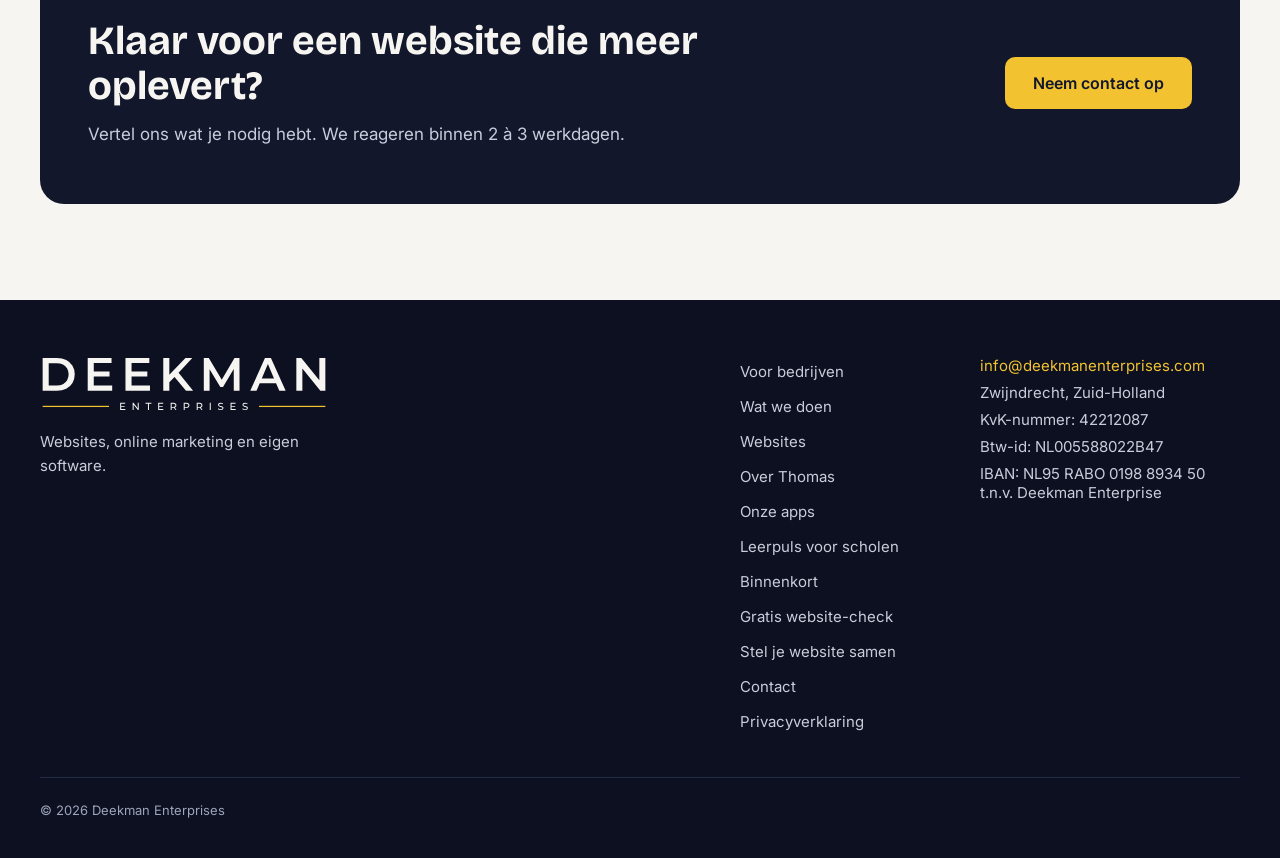
==== commit 9f5e9472: "Add files via upload" ====
--- a/index.html
+++ b/index.html
@@ -231,6 +231,7 @@
 <h2 style="margin: 0 0 20px; font-family: 'Bricolage Grotesque', sans-serif; font-weight: 700; font-size: clamp(30px, 3.6vw, 42px); line-height: 1.12">Ondernemer sinds zijn zestiende</h2>
 <p style="margin: 0 0 16px; color: #4A5068; line-height: 1.7; font-size: 17px">Deekman Enterprises is opgericht door Thomas Deekman. Op zijn zestiende begon hij zijn eerste bedrijf en sindsdien laat ondernemen hem niet meer los: inmiddels runt hij meerdere bedrijven. Na zijn mbo-opleiding Marketing &amp; Communicatie studeert hij nu Commerciële Economie aan de Hogeschool Leiden.</p>
 <p style="margin: 0; color: #4A5068; line-height: 1.7; font-size: 17px">Die mix van marketing en zelf bouwen zie je terug in alles wat we doen. We kijken niet alleen naar hoe een website eruitziet, maar vooral naar wat hij oplevert. Daarom maken we ook onze eigen software, zoals Paginapuls, zodat je altijd ziet hoe je website presteert. Vanuit Zwijndrecht helpen we ondernemers aan een website die werkt: persoonlijk, snel en zonder ingewikkeld jargon.</p>
+<a href="over-thomas.html" style="display: inline-block; margin-top: 22px; background: #12172B; color: #F6F5F1; text-decoration: none; font-weight: 600; padding: 14px 22px; border-radius: 10px">Meer over Thomas →</a>
 </div>
 </div>
 </section>
@@ -257,6 +258,7 @@
 <a href="voor-bedrijven.html" style="color: #C9CDDB; text-decoration: none; padding: 6px 0">Voor bedrijven</a>
 <a href="diensten.html" style="color: #C9CDDB; text-decoration: none; padding: 6px 0">Wat we doen</a>
 <a href="websites.html" style="color: #C9CDDB; text-decoration: none; padding: 6px 0">Websites</a>
+<a href="over-thomas.html" style="color: #C9CDDB; text-decoration: none; padding: 6px 0">Over Thomas</a>
 <a href="apps.html" style="color: #C9CDDB; text-decoration: none; padding: 6px 0">Onze apps</a>
 <a href="leerpuls-scholen.html" style="color: #C9CDDB; text-decoration: none; padding: 6px 0">Leerpuls voor scholen</a>
 <a href="binnenkort.html" style="color: #C9CDDB; text-decoration: none; padding: 6px 0">Binnenkort</a>
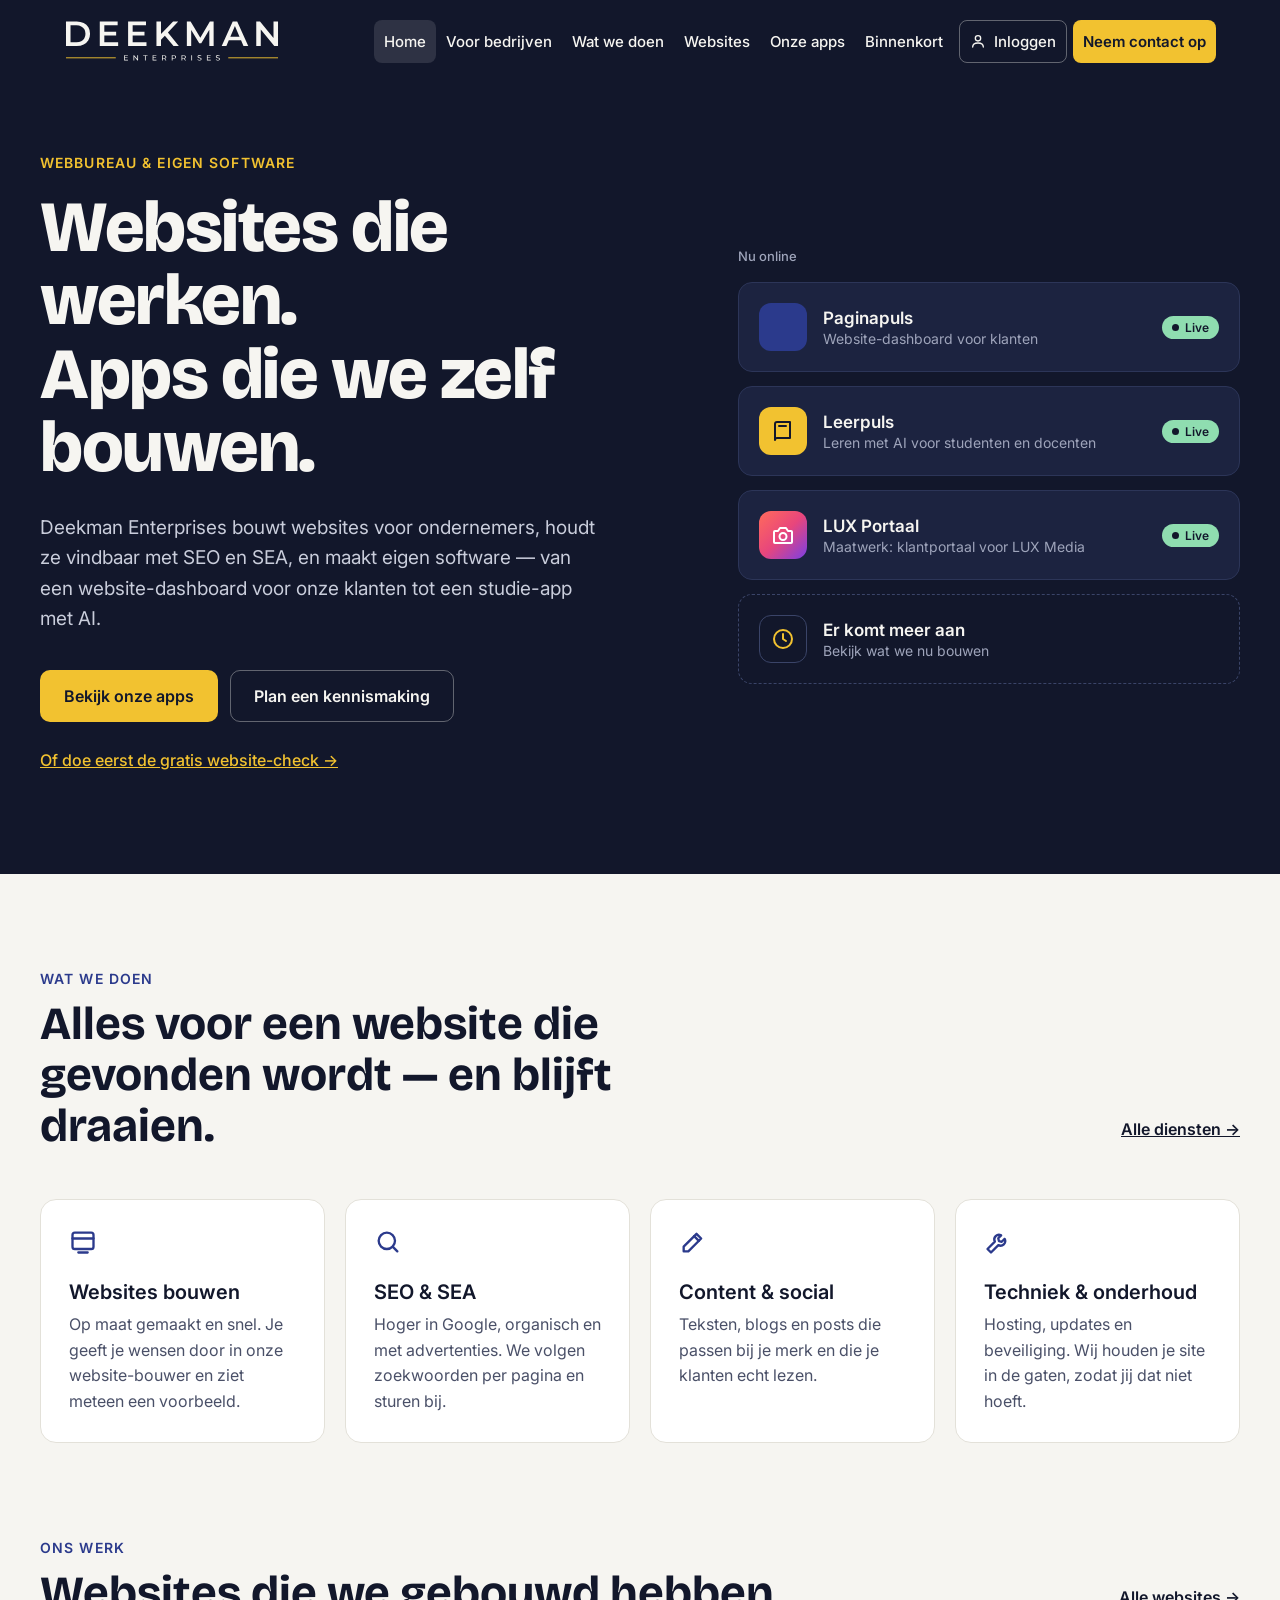
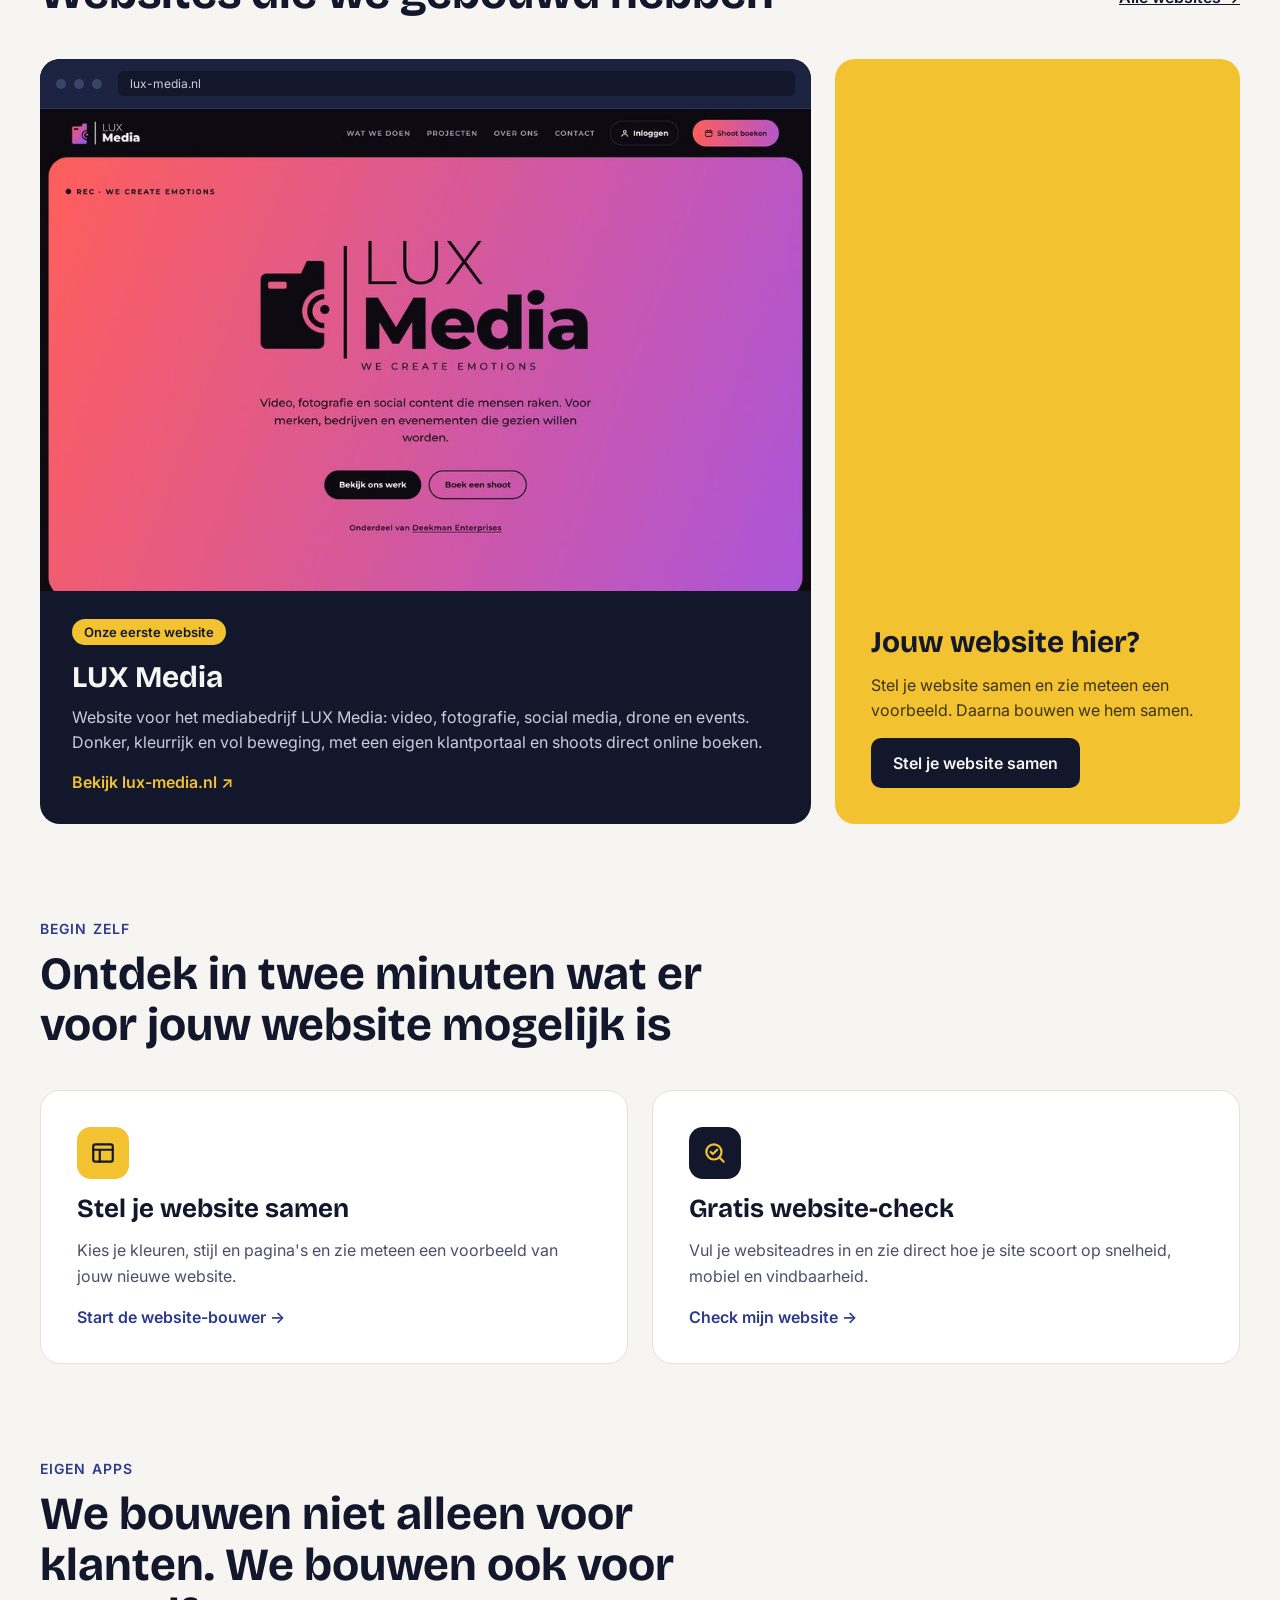
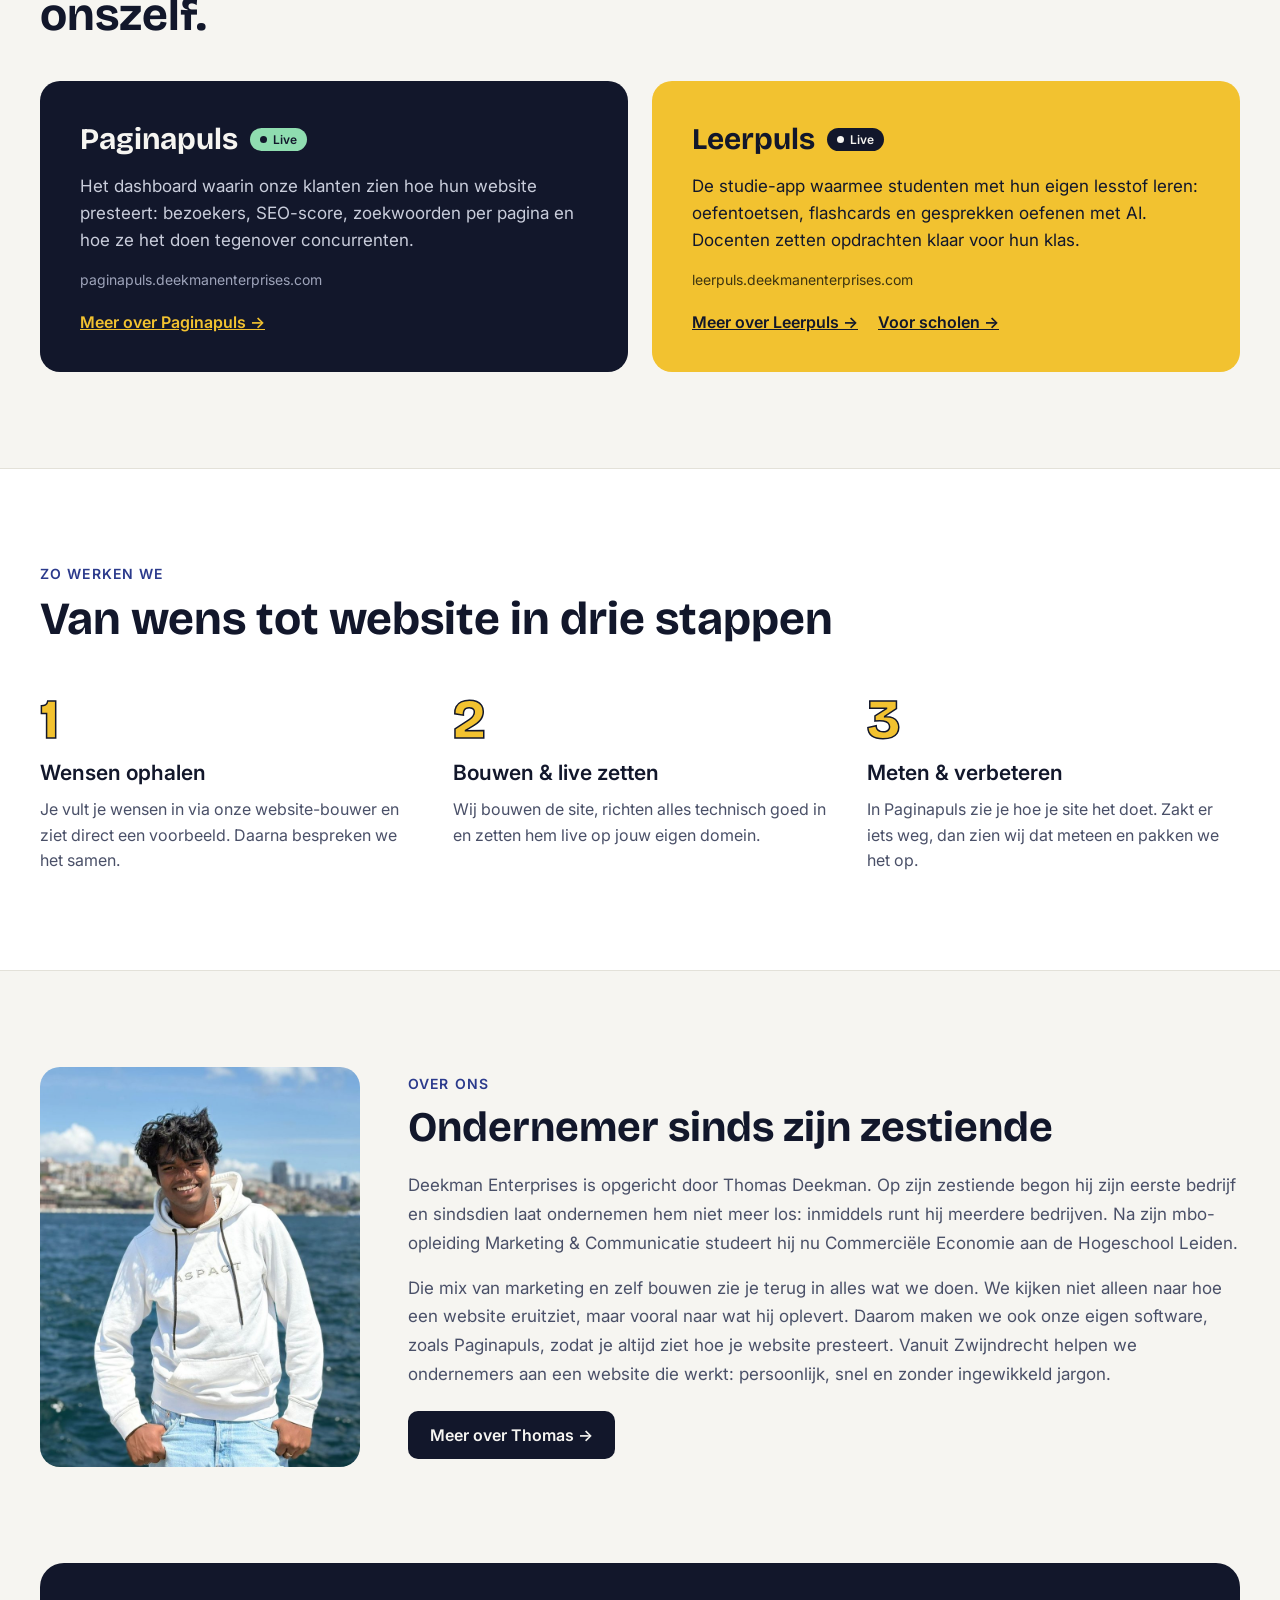
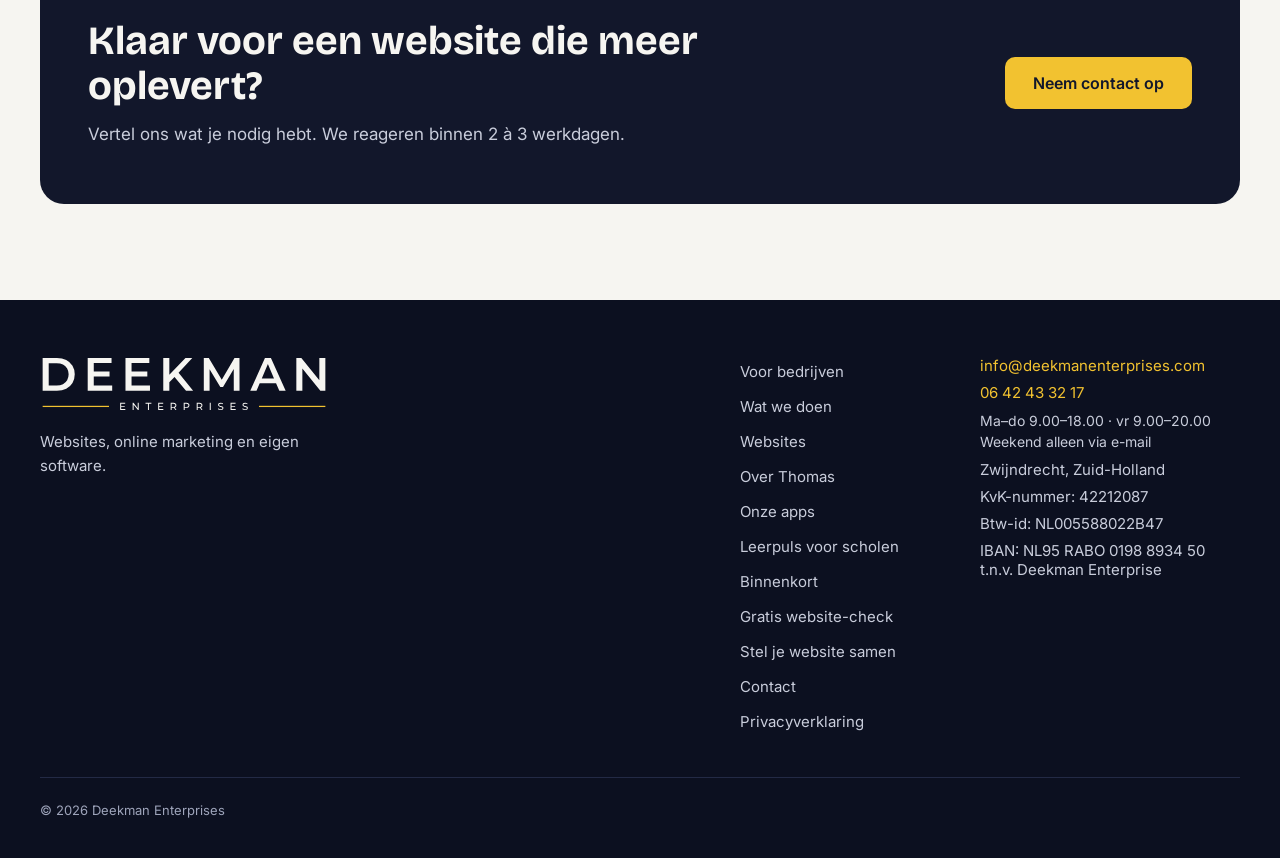
==== commit 2b8d447a: "Add files via upload" ====
--- a/index.html
+++ b/index.html
@@ -269,6 +269,8 @@
 </nav>
 <div style="flex: 0 1 260px; display: flex; flex-direction: column; gap: 8px">
 <a href="mailto:info@deekmanenterprises.com" style="color: #F2C230; text-decoration: none">info@deekmanenterprises.com</a>
+<a href="tel:+31642433217" style="color: #F2C230; text-decoration: none">06 42 43 32 17</a>
+<span style="font-size: 14px; line-height: 1.5">Ma–do 9.00–18.00 · vr 9.00–20.00<br>Weekend alleen via e-mail</span>
 <span>Zwijndrecht, Zuid-Holland</span>
 <span>KvK-nummer: 42212087</span>
 <span>Btw-id: NL005588022B47</span>
